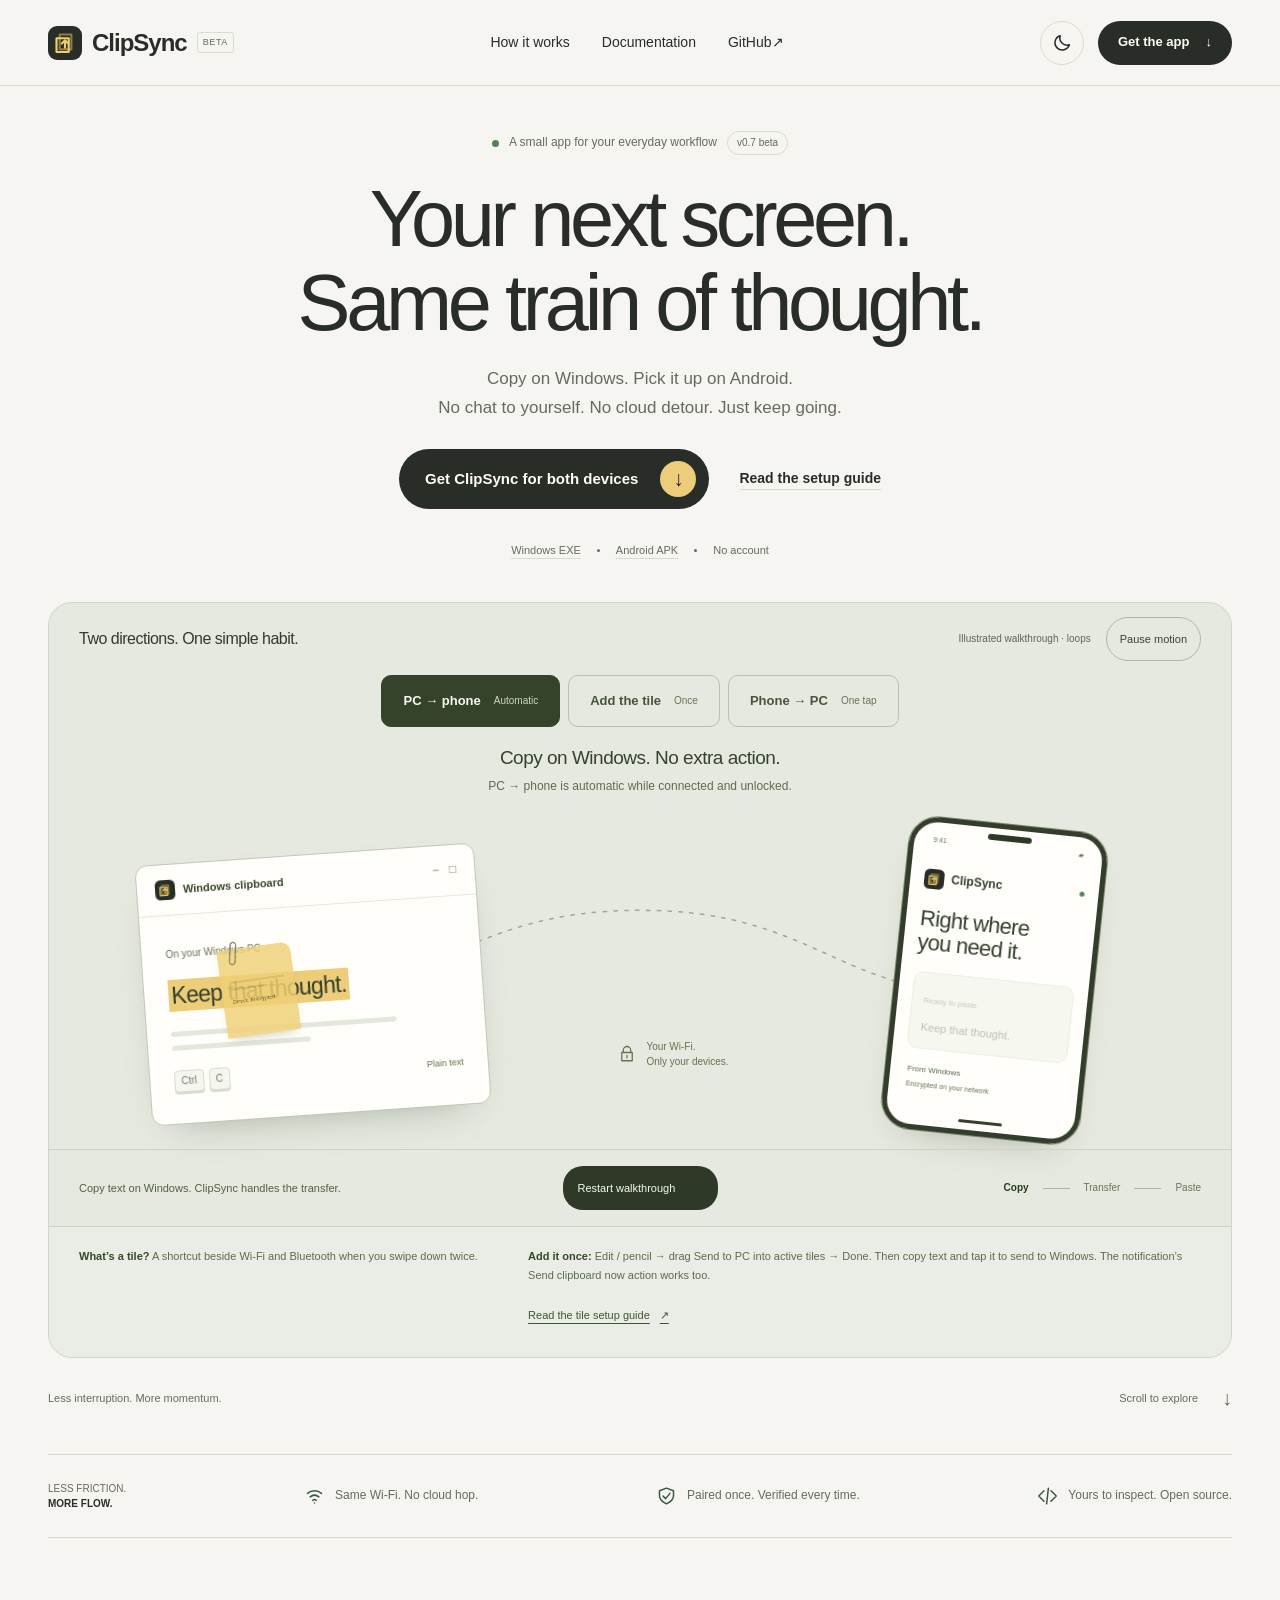
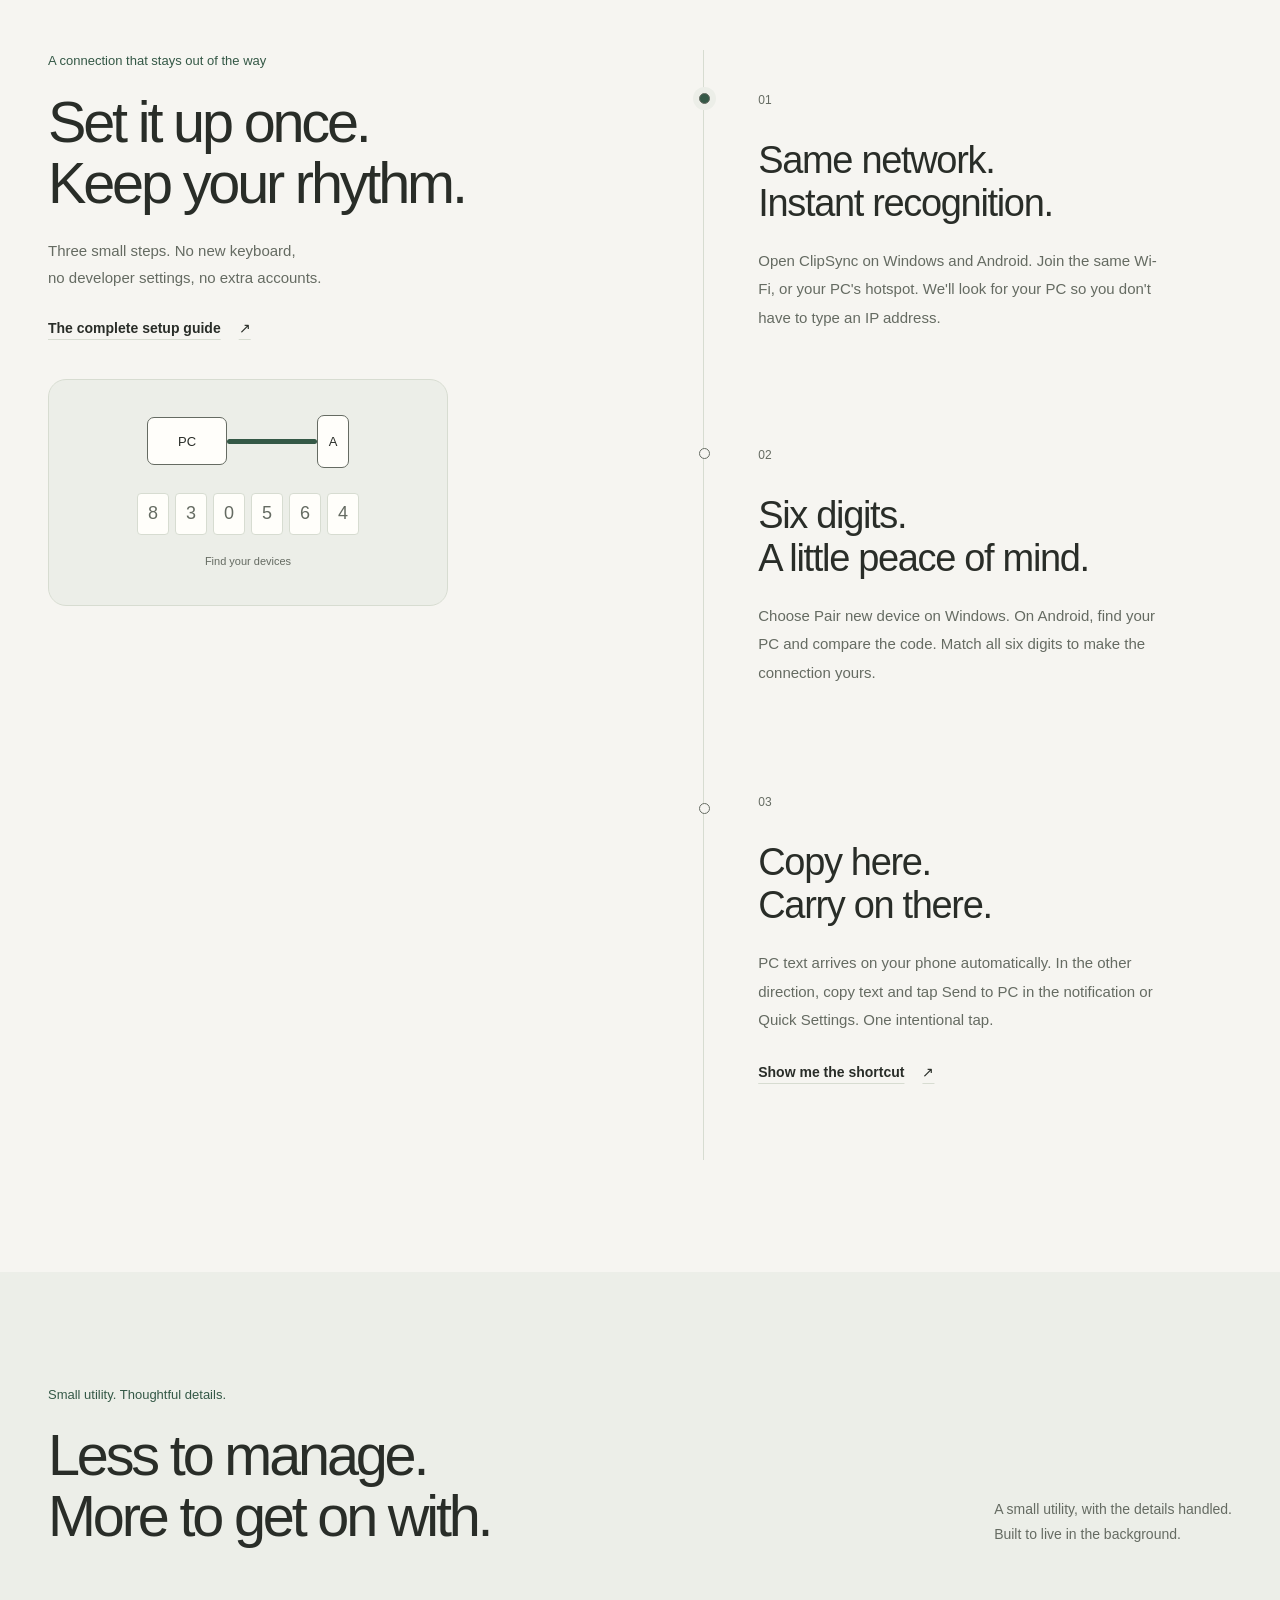
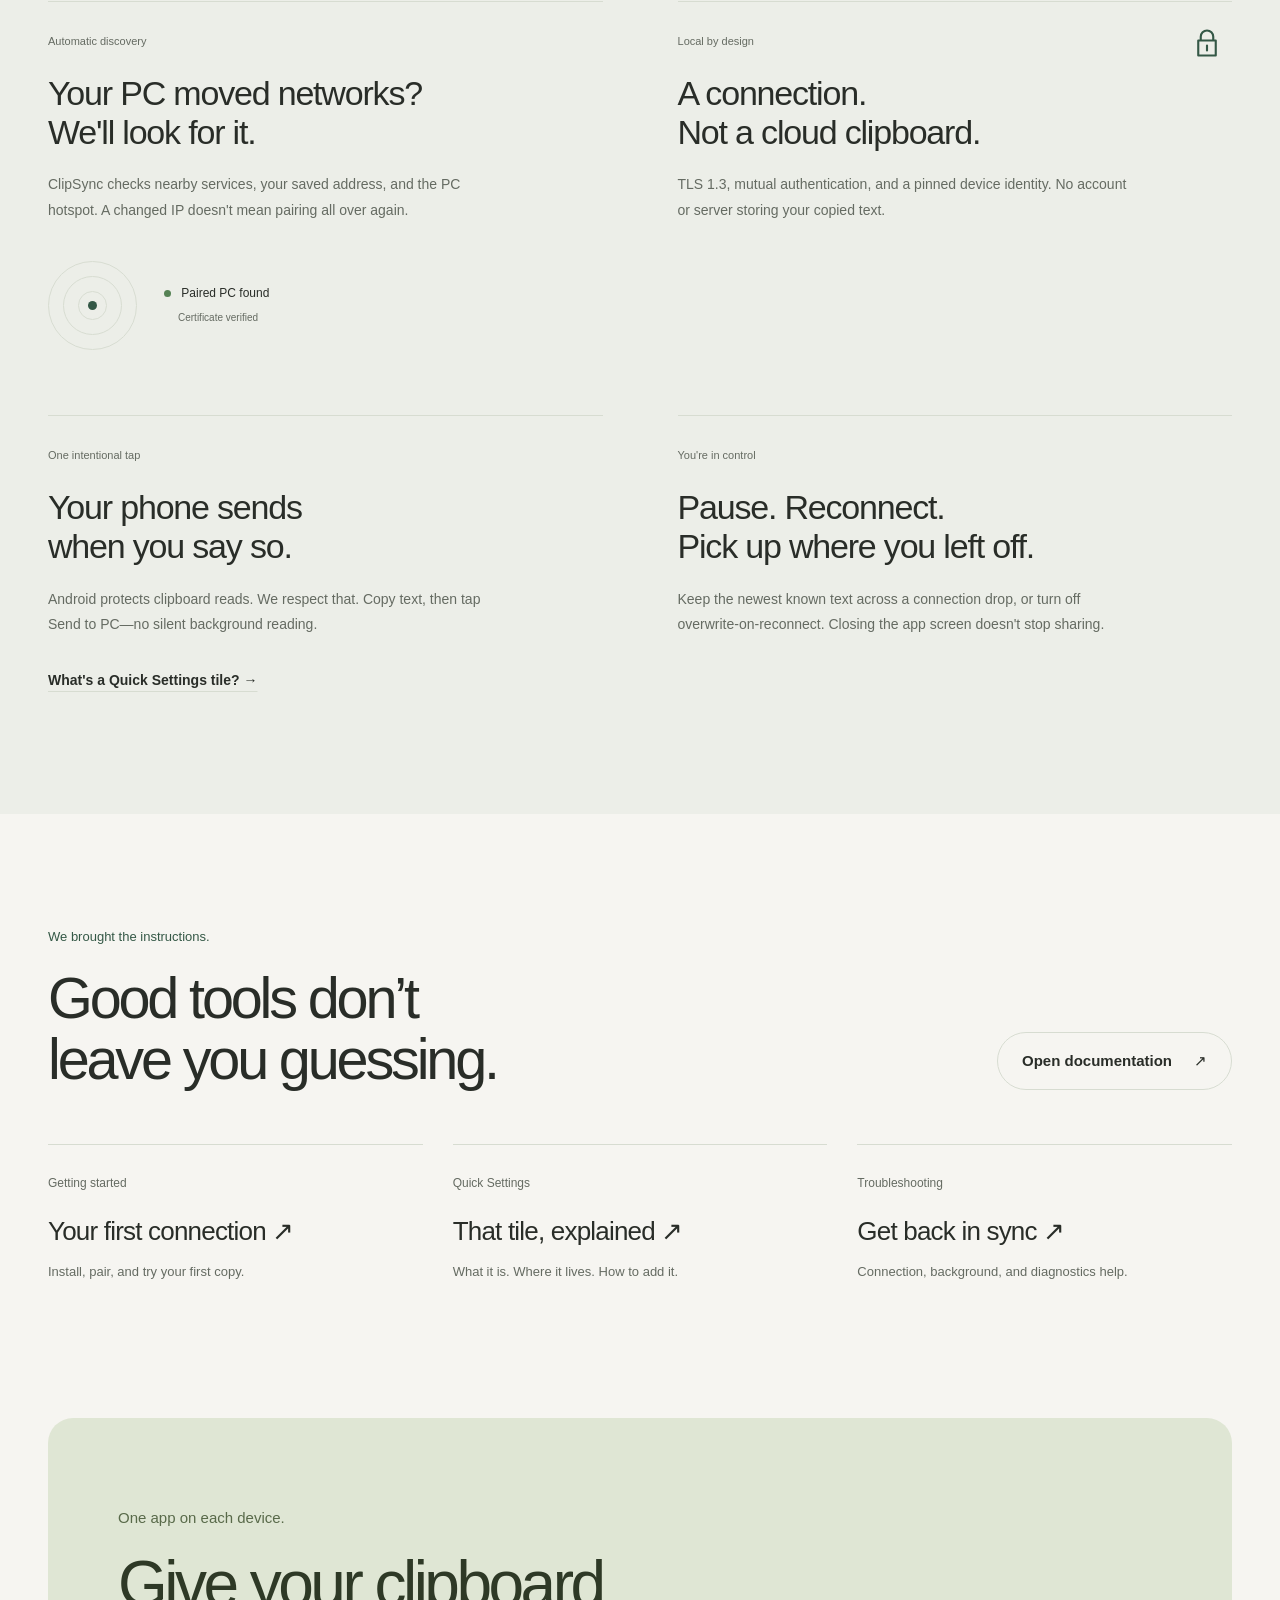
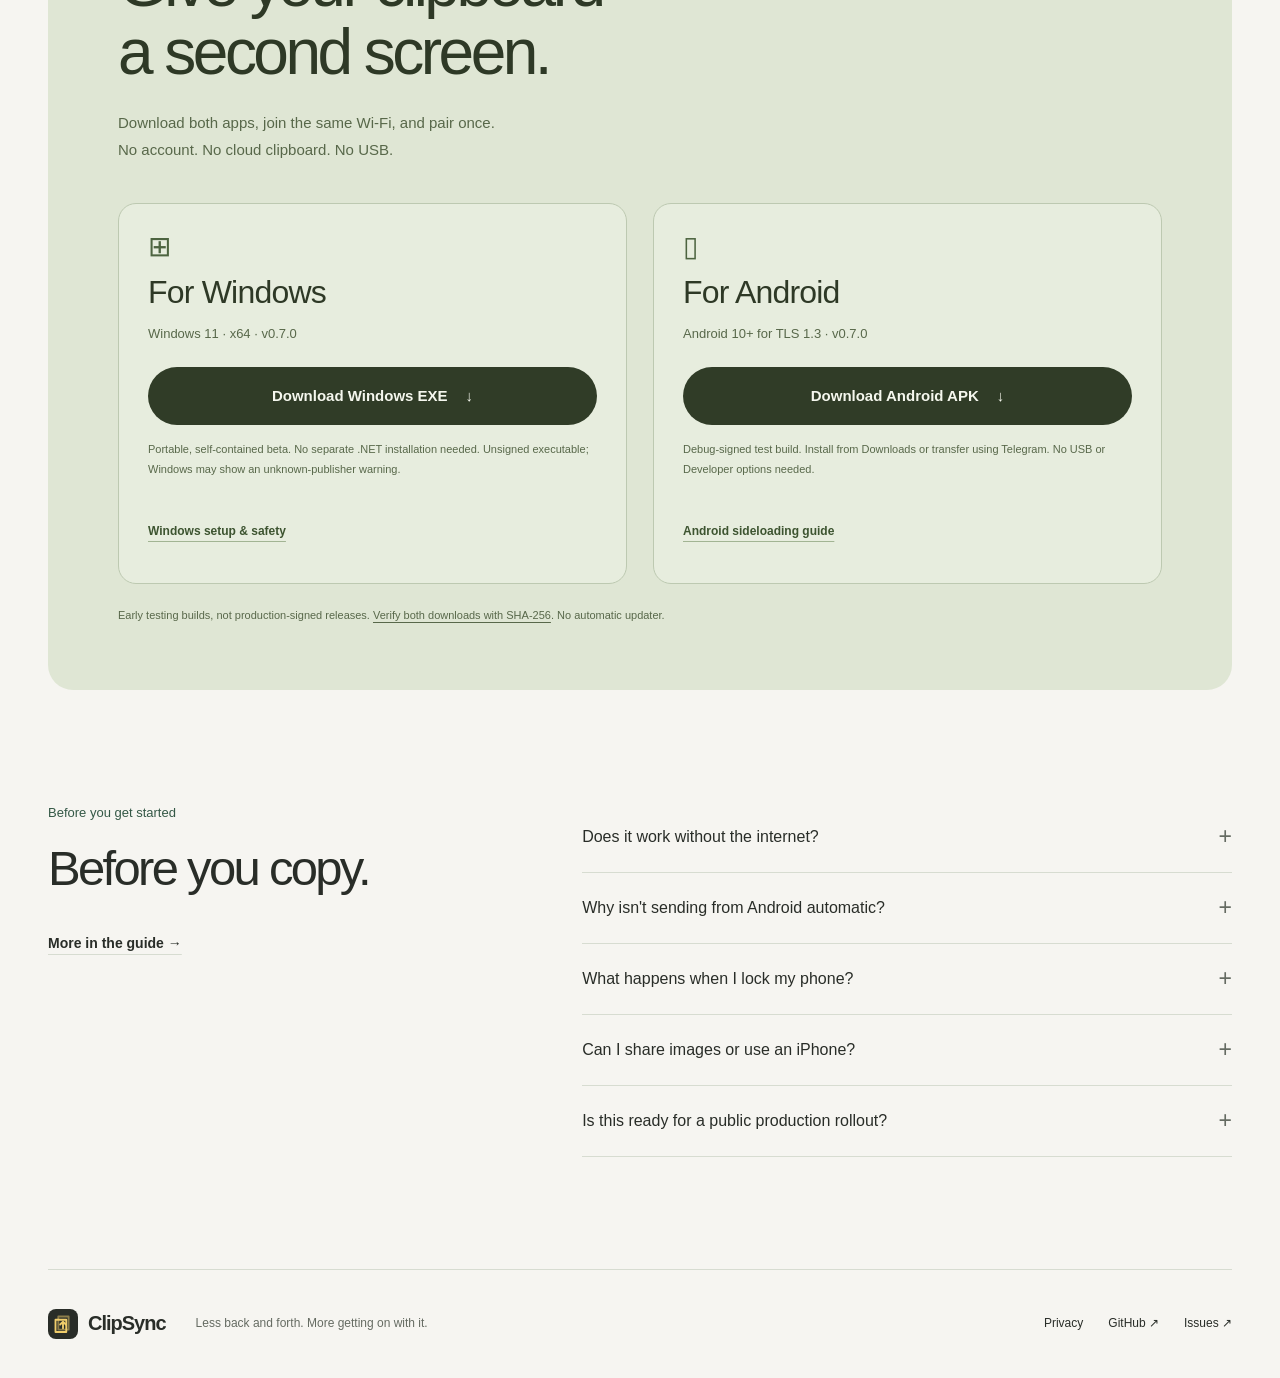
==== site/index.html @ 4271d930 "Complete Phase 7 discovery and product site" ====
<!doctype html>
<html lang="en">
<head>
<meta charset="utf-8"><meta name="viewport" content="width=device-width, initial-scale=1">
<meta name="description" content="ClipSync connects your Windows and Android clipboards over your local network. Download the Android app, pair securely, and keep your work moving.">
<meta name="color-scheme" content="light dark"><title>ClipSync — Your next screen. Same train of thought.</title>
<link rel="icon" href="mark.svg" type="image/svg+xml"><link rel="stylesheet" href="style.css"><script src="app.js" defer></script>
</head>
<body>
<a class="skip" href="#main">Skip to content</a>
<header class="site-header"><div class="container nav">
<a class="brand" href="index.html" aria-label="ClipSync home"><img src="mark.svg" width="34" height="34" alt="">ClipSync<span class="beta">BETA</span></a>
<nav aria-label="Main navigation"><a href="#how-it-works">How it works</a><a href="docs.html">Documentation</a><a href="https://github.com/Tanishktewetia/ClipSync" target="_blank" rel="noopener noreferrer">GitHub <span aria-hidden="true">↗</span></a></nav>
<div class="nav-actions"><button class="theme-toggle" aria-label="Switch to dark theme" title="Change theme"><svg viewBox="0 0 24 24" aria-hidden="true"><path d="M20 14A8 8 0 0 1 10 4a8 8 0 1 0 10 10Z"/></svg></button><a class="button small" href="#download">Get the app <span aria-hidden="true">↓</span></a></div>
</div></header>
<main id="main">
<section class="hero container">
<div class="hero-copy"><a class="release" href="#download"><span class="dot"></span> A small app for your everyday workflow <span class="release-version">v0.7 beta</span></a>
<h1>Your next screen.<br>Same train of thought.</h1>
<p class="hero-description">Copy on Windows. Pick it up on Android.<br>No chat to yourself. No cloud detour. Just keep going.</p>
<div class="hero-actions"><a class="button" href="#download">Get ClipSync for both devices <span class="button-icon" aria-hidden="true">↓</span></a><a class="text-link" href="docs.html#setup">Read the setup guide</a></div>
<p class="hero-facts"><a href="#download">Windows EXE</a><span></span><a href="#download">Android APK</a><span></span>No account</p>
</div>
<div class="flow-demo" data-chapter="pc" aria-label="Looping ClipSync walkthrough: automatic PC to phone, one-time tile setup, then tap to send phone to PC">
<div class="flow-top"><span class="flow-label">Two directions. One simple habit.</span><div class="motion-tools"><span class="demo-badge">Illustrated walkthrough · loops</span><button type="button" class="motion-toggle" aria-pressed="false" hidden>Pause motion</button></div></div>
<div class="walkthrough-chapters" role="group" aria-label="Choose a walkthrough chapter" hidden><button type="button" data-chapter-select="pc" aria-pressed="true">PC → phone <small>Automatic</small></button><button type="button" data-chapter-select="tile" aria-pressed="false">Add the tile <small>Once</small></button><button type="button" data-chapter-select="phone" aria-pressed="false">Phone → PC <small>One tap</small></button></div>
<div class="scene-instruction"><strong class="instruction-title">Copy on Windows. It arrives on Android.</strong><span class="instruction-detail">No Receive button. Just paste on your unlocked phone.</span></div>
<div class="flow-canvas">
<svg class="flow-track" viewBox="0 0 1000 320" preserveAspectRatio="none" aria-hidden="true"><path class="track-base" d="M160 170 C310 170 335 85 500 85 S680 170 840 170"/><path class="track-signal" d="M160 170 C310 170 335 85 500 85 S680 170 840 170" pathLength="1"/></svg>
<div class="flow-device source-device"><div class="source-chrome"><span class="mini-brand"><img src="mark.svg" width="20" height="20" alt="">Windows clipboard</span><span aria-hidden="true">− &nbsp; □</span></div><div class="source-note"><span class="note-caption">On your Windows PC</span><p><span class="selected-text">Keep that thought.</span></p><span class="note-line"></span><span class="note-line short"></span><div class="copy-row"><span class="keycap">Ctrl</span><span class="keycap pc-key">C</span><span class="sample-type">Plain text</span></div><div class="pc-arrival"><span aria-hidden="true">✓</span> From your phone. Ready to paste.</div></div></div>
<div class="in-transit" aria-hidden="true"><span class="paper-clip"></span><span class="paper-lines"></span><span class="paper-lines"></span><b>Direct. Encrypted.</b></div>
<div class="route-note"><svg viewBox="0 0 24 24" aria-hidden="true"><path d="M7 10V7a5 5 0 0 1 10 0v3M5 10h14v11H5zM12 14v3"/></svg><span>Your Wi-Fi.<br> Only your devices.</span></div>
<div class="flow-device destination-device"><div class="phone-speaker"></div><div class="destination-header"><span>9:41</span><span aria-hidden="true">▰</span></div><div class="destination-title"><img src="mark.svg" width="20" height="20" alt="">ClipSync<span class="dot"></span></div><p class="destination-greeting">Right where<br>you need it.</p><div class="received-note"><span class="received-label">Ready to paste</span><p class="phone-sample">Keep that thought.</p><span class="arrival-tick" aria-hidden="true">✓</span></div><div class="phone-copy-menu" aria-hidden="true">Copy <span>✓</span></div><div class="phone-swipe" aria-hidden="true"><span>↓</span><small>Swipe down twice</small></div><div class="phone-footnote">From Windows<br><span>Encrypted on your network</span></div><div class="phone-homebar"></div></div>
<div class="tile-zoom" aria-hidden="true"><div class="qs-pull"></div><div class="qs-header"><span>Quick Settings</span><span class="qs-edit">Edit <svg viewBox="0 0 24 24"><path d="m4 15 11-11 5 5-11 11H4v-5ZM13 6l5 5"/></svg></span></div><p class="qs-hint">Your shortcuts beside Wi-Fi and Bluetooth</p><div class="qs-grid"><div class="qs-item"><span aria-hidden="true">◉</span>Wi-Fi</div><div class="qs-item"><span aria-hidden="true">ᛒ</span>Bluetooth</div><div class="qs-item"><span aria-hidden="true">☼</span>Flashlight</div><div class="qs-item qs-slot"><span class="qs-empty">Drop here</span><span class="active-send"><svg viewBox="0 0 24 24"><path d="M3 4h18v12H3zM8 21h8m-4-5v5m-4-10 4-4 4 4m-4-4v7"/></svg><b>Send to PC</b></span><span class="tap-ripple"></span></div></div><div class="qs-footer"><span class="qs-available-label">Available tiles</span><span class="qs-done">Done ✓</span></div><div class="available-send"><svg viewBox="0 0 24 24"><path d="M3 4h18v12H3zM8 21h8m-4-5v5m-4-10 4-4 4 4m-4-4v7"/></svg>Send to PC</div><span class="tile-pointer"></span></div>
</div>
<div class="flow-bottom"><span class="demo-message">PC → phone: automatic. Phone → PC: copy, then tap Send to PC.</span><button class="demo-play" type="button" hidden>Restart walkthrough <span aria-hidden="true">↗</span></button><div class="demo-timeline" aria-hidden="true"><span class="timeline-active">Copy</span><i></i><span>Transfer</span><i></i><span>Paste</span></div></div>
<div class="tile-explainer"><p><strong>What’s a tile?</strong> A shortcut beside Wi-Fi and Bluetooth when you swipe down twice.</p><p><strong>Add it once:</strong> Edit / pencil → drag Send to PC into active tiles → Done. Then copy text and tap it to send to Windows. The notification’s Send clipboard now action works too.</p><a href="docs.html#tile">Read the tile setup guide <span aria-hidden="true">↗</span></a></div>
</div>
<div class="hero-scroll"><span>Less interruption. More momentum.</span><a href="#how-it-works" aria-label="Scroll to how ClipSync works">Scroll to explore <span aria-hidden="true">↓</span></a></div>
</section>
<section class="principles container" aria-label="Product principles"><span>LESS FRICTION.<br><strong>MORE FLOW.</strong></span><div><svg viewBox="0 0 24 24" aria-hidden="true"><path d="M4 9a12 12 0 0 1 16 0M7 13a8 8 0 0 1 10 0m-7 4a3 3 0 0 1 4 0m-2 3h0"/></svg> Same Wi-Fi. No cloud hop.</div><div><svg viewBox="0 0 24 24" aria-hidden="true"><path d="M12 3 4 6v6c0 5 8 9 8 9s8-4 8-9V6ZM8 12l3 3 5-6"/></svg> Paired once. Verified every time.</div><div><svg viewBox="0 0 24 24" aria-hidden="true"><path d="m8 6-6 6 6 6m8-12 6 6-6 6m-3-15-2 18"/></svg> Yours to inspect. Open source.</div></section>
<section class="section container scroll-story" id="how-it-works">
<div class="story-heading"><p class="section-kicker">A connection that stays out of the way</p><h2>Set it up once.<br>Keep your rhythm.</h2><p>Three small steps. No new keyboard,<br>no developer settings, no extra accounts.</p><a class="text-link" href="docs.html#setup">The complete setup guide <span aria-hidden="true">↗</span></a>
<div class="story-object" aria-hidden="true"><div class="story-orbit"><div class="story-host">PC</div><div class="story-wire"><span></span></div><div class="story-phone">A</div></div><div class="story-code"><span>8</span><span>3</span><span>0</span><span>5</span><span>6</span><span>4</span></div><div class="story-caption">Find your devices</div></div></div>
<div class="story-steps"><article data-step="0"><span class="step-number">01</span><h3>Same network.<br>Instant recognition.</h3><p>Open ClipSync on Windows and Android. Join the same Wi-Fi, or your PC's hotspot. We'll look for your PC so you don't have to type an IP address.</p></article><article data-step="1"><span class="step-number">02</span><h3>Six digits.<br>A little peace of mind.</h3><p>Choose Pair new device on Windows. On Android, find your PC and compare the code. Match all six digits to make the connection yours.</p></article><article data-step="2"><span class="step-number">03</span><h3>Copy here.<br>Carry on there.</h3><p>PC text arrives on your phone automatically. In the other direction, copy text and tap Send to PC in the notification or Quick Settings. One intentional tap.</p><a class="text-link" href="docs.html#tile">Show me the shortcut <span aria-hidden="true">↗</span></a></article></div>
</section>
<section class="section features-section"><div class="container"><div class="section-heading"><div><p class="section-kicker">Small utility. Thoughtful details.</p><h2>Less to manage.<br>More to get on with.</h2></div><p>A small utility, with the details handled.<br>Built to live in the background.</p></div>
<div class="feature-grid"><article class="feature feature-wide"><span class="feature-tag">AUTOMATIC DISCOVERY</span><h3>Your PC moved networks?<br>We'll look for it.</h3><p>ClipSync checks nearby services, your saved address, and the PC hotspot. A changed IP doesn't mean pairing all over again.</p><div class="discovery-visual"><span class="radar"><i></i><b></b><em></em></span><span class="found-pc"><span class="dot"></span> Paired PC found <small>Certificate verified</small></span></div></article><article class="feature"><span class="feature-tag">LOCAL BY DESIGN</span><div class="lock-art" aria-hidden="true"><svg viewBox="0 0 24 24"><path d="M7 10V7a5 5 0 0 1 10 0v3M5 10h14v12H5zM12 14v4"/></svg></div><h3>A connection.<br>Not a cloud clipboard.</h3><p>TLS 1.3, mutual authentication, and a pinned device identity. No account or server storing your copied text.</p></article><article class="feature"><span class="feature-tag">ONE INTENTIONAL TAP</span><h3>Your phone sends<br>when you say so.</h3><p>Android protects clipboard reads. We respect that. Copy text, then tap Send to PC—no silent background reading.</p><a class="text-link" href="docs.html#tile">What's a Quick Settings tile? →</a></article><article class="feature feature-wide feature-control"><div><span class="feature-tag">YOU'RE IN CONTROL</span><h3>Pause. Reconnect.<br>Pick up where you left off.</h3><p>Keep the newest known text across a connection drop, or turn off overwrite-on-reconnect. Closing the app screen doesn't stop sharing.</p></div><div class="control-preview"><div><span class="dot"></span> Connected <small>Local network</small></div><hr><p>Pause syncing <span class="switch-demo"></span></p><span class="control-note">A little breathing room,<br>whenever you need it.</span></div></article></div></div></section>
<section class="section container" id="docs"><div class="section-heading"><div><p class="section-kicker">We brought the instructions.</p><h2>Good tools don’t<br>leave you guessing.</h2></div><a class="button secondary" href="docs.html">Open documentation <span aria-hidden="true">↗</span></a></div><div class="doc-cards"><a href="docs.html#setup"><span>Getting started</span><h3>Your first connection ↗</h3><p>Install, pair, and try your first copy.</p></a><a href="docs.html#tile"><span>Quick Settings</span><h3>That tile, explained ↗</h3><p>What it is. Where it lives. How to add it.</p></a><a href="docs.html#troubleshooting"><span>Troubleshooting</span><h3>Get back in sync ↗</h3><p>Connection, background, and diagnostics help.</p></a></div></section>
<section class="download-section container" id="download"><div class="downloads-heading"><p class="section-kicker">One app on each device.</p><h2>Give your clipboard<br>a second screen.</h2><p>Download both apps, join the same Wi-Fi, and pair once.<br>No account. No cloud clipboard. No USB.</p></div><div class="platform-downloads"><article class="platform-download"><span class="platform-symbol" aria-hidden="true">⊞</span><h3>For Windows</h3><p>Windows 11 · x64 · v0.7.0</p><a class="button windows-download" href="downloads/ClipSync-0.7.0-win-x64.exe" download>Download Windows EXE <span aria-hidden="true">↓</span></a><p class="platform-fine">Portable, self-contained beta. No separate .NET installation needed. Unsigned executable; Windows may show an unknown-publisher warning.</p><a class="text-link" href="docs.html#windows">Windows setup &amp; safety</a></article><article class="platform-download"><span class="platform-symbol" aria-hidden="true">▯</span><h3>For Android</h3><p>Android 10+ for TLS 1.3 · v0.7.0</p><a class="button apk-download" href="downloads/ClipSync-debug-0.7.0.apk" download>Download Android APK <span aria-hidden="true">↓</span></a><p class="platform-fine">Debug-signed test build. Install from Downloads or transfer using Telegram. No USB or Developer options needed.</p><a class="text-link" href="docs.html#install">Android sideloading guide</a></article></div><p class="download-status" role="status"></p><p class="download-fine">Early testing builds, not production-signed releases. <a href="downloads/SHA256SUMS.txt" download>Verify both downloads with SHA-256</a>. No automatic updater.</p></section>
<section class="section container faq" id="faq"><div><p class="section-kicker">Before you get started</p><h2>Before you copy.</h2><a class="text-link" href="docs.html">More in the guide →</a></div><div class="faq-list"><details><summary>Does it work without the internet?</summary><p>Clipboard traffic goes directly over your local network. Your devices need to be on the same reachable Wi-Fi or PC hotspot; internet is only needed to download the apps or open online help.</p></details><details><summary>Why isn't sending from Android automatic?</summary><p>Android restricts background clipboard reads. Tap Send clipboard now in the notification, or Send to PC in Quick Settings, to deliberately share your copied text. No extra keyboard or helper app is needed.</p></details><details><summary>What happens when I lock my phone?</summary><p>ClipSync holds only the latest incoming PC text in memory, then applies it when you unlock. It does not keep a clipboard history on disk. Android may still show its system clipboard indicator.</p></details><details><summary>Can I share images or use an iPhone?</summary><p>Not in this beta. ClipSync currently supports plain text between Windows and Android. Images, iOS, and remote internet syncing are not included.</p></details><details><summary>Is this ready for a public production rollout?</summary><p>This is an early, debug-signed beta for testing. Review the source, verify the download checksum, and follow the setup guide. There is no automatic updater or Play Store release.</p></details></div></section>
</main>
<footer class="container footer"><a class="brand" href="index.html"><img src="mark.svg" width="30" height="30" alt="">ClipSync</a><span>Less back and forth. More getting on with it.</span><div><a href="docs.html#privacy">Privacy</a><a href="https://github.com/Tanishktewetia/ClipSync" target="_blank" rel="noopener noreferrer">GitHub ↗</a><a href="https://github.com/Tanishktewetia/ClipSync/issues" target="_blank" rel="noopener noreferrer">Issues ↗</a></div></footer>
</body></html>
---- site/style.css ----
/* ClipSync web: graphite, oyster, soft gold. Device transfer is the visual signature. */
:root{--bg:#f6f5f1;--surface:#fffefa;--soft:#eceee8;--ink:#292d28;--muted:#656b62;--line:#d7dcd1;--brand:#345846;--brand-hover:#254033;--teal:#345846;--gold:#edcd79;--header:rgba(246,245,241,.96);--stage:#e6e9df;--stage-ink:#303b2e;--cta:#292d28;--cta-text:#fffdf6;--ease:cubic-bezier(.22,1,.36,1);font-family:"Segoe UI Variable Text","Segoe UI",Arial,sans-serif;color-scheme:light;font-synthesis:none}
:root[data-theme=dark]{--bg:#1a1d19;--surface:#242923;--soft:#22271f;--ink:#f2f1e8;--muted:#afb7a7;--line:#424a3c;--brand:#e6ca83;--brand-hover:#f1dca8;--teal:#b7caa3;--header:rgba(26,29,25,.96);--stage:#dfe5d6;--stage-ink:#303b2e;--cta:#e9cf8d;--cta-text:#282d24;color-scheme:dark}
*{box-sizing:border-box}html{scroll-behavior:smooth;scroll-padding-top:100px}body{margin:0;background:var(--bg);color:var(--ink);line-height:1.65;-webkit-font-smoothing:antialiased}a{color:inherit;text-decoration:none}button{font:inherit}a,button,summary{touch-action:manipulation;-webkit-tap-highlight-color:transparent}a:focus-visible,button:focus-visible,summary:focus-visible{outline:3px solid var(--brand);outline-offset:5px}img{display:block;max-width:100%}svg{width:22px;height:22px;fill:none;stroke:currentColor;stroke-width:1.7;stroke-linecap:round;stroke-linejoin:round;flex-shrink:0}h1,h2,h3,p{margin:0}h1,h2,h3{font-weight:450;line-height:1.06;letter-spacing:-.055em}h1{font-size:clamp(54px,6.8vw,104px)}h2{font-size:clamp(38px,4.5vw,64px)}h3{font-size:30px;letter-spacing:-.035em}p{color:var(--muted)}.container{width:min(1256px,calc(100% - 96px));margin-inline:auto}.skip{position:fixed;left:20px;top:-90px;background:var(--ink);color:var(--bg);padding:12px 20px;z-index:100}.skip:focus{top:10px}.site-header{height:86px;border-bottom:1px solid var(--line);background:var(--header);position:sticky;top:0;z-index:20;backdrop-filter:blur(16px)}.nav{height:100%;display:flex;align-items:center;justify-content:space-between;gap:24px}.brand{display:flex;align-items:center;gap:10px;font-size:24px;letter-spacing:-1px;font-weight:650;white-space:nowrap}.beta{font-size:9px;letter-spacing:.6px;font-weight:500;border:1px solid var(--line);border-radius:3px;padding:2px 5px;color:var(--muted)}.nav nav{display:flex;gap:32px;font-size:14px}.nav nav a{display:flex;align-items:center;min-height:44px}.nav nav a:hover,.text-link:hover{color:var(--brand)}.nav-actions{display:flex;align-items:center;gap:14px}.theme-toggle{border:1px solid var(--line);background:transparent;color:var(--ink);width:44px;height:44px;display:grid;place-items:center;border-radius:50%;cursor:pointer}.button{display:inline-flex;align-items:center;justify-content:center;gap:22px;background:var(--cta);color:var(--cta-text);border:1px solid transparent;border-radius:100px;padding:11px 12px 11px 25px;min-height:58px;font-size:15px;font-weight:600;line-height:1.3;transition:box-shadow .2s,background .2s;position:relative}.button:hover{box-shadow:0 0 0 5px color-mix(in srgb,var(--ink) 8%,transparent)}.button-icon{width:36px;height:36px;display:grid;place-items:center;border-radius:50%;background:var(--gold);color:#292d28;font-size:21px;font-weight:400;transition:transform .3s var(--ease)}.button:hover .button-icon{transform:rotate(-35deg)}.button.small{min-height:44px;padding:11px 19px;font-size:13px;gap:16px}.button.secondary{background:transparent;border-color:var(--line);color:var(--ink);padding:15px 24px}.button.light{background:var(--gold);color:#292d28;padding:18px 25px}.text-link{font-size:14px;display:inline-flex;align-items:center;gap:18px;min-height:44px;font-weight:550;text-decoration:underline;text-decoration-color:var(--line);text-underline-offset:6px;text-decoration-thickness:1px}.text-link:hover{text-decoration-color:currentColor}.hero{display:block;padding-top:54px;padding-bottom:34px}.hero-copy{text-align:center;max-width:1120px;margin:auto}.release{display:inline-flex;align-items:center;gap:10px;color:var(--muted);font-size:12px;min-height:44px;margin-bottom:22px}.release-version{border:1px solid var(--line);border-radius:20px;padding:3px 9px;font-size:10px}.dot{display:inline-block;width:7px;height:7px;background:#558254;border-radius:50%;flex-shrink:0}[data-theme=dark] .release .dot{background:#b4c89c}.hero-description{font-size:17px;line-height:1.7;margin:24px auto 0;max-width:620px}.hero-actions{display:flex;align-items:center;justify-content:center;gap:30px;margin-top:26px}.hero-facts{display:flex;align-items:center;justify-content:center;gap:16px;font-size:11px;margin-top:19px}.hero-facts span{width:3px;height:3px;border-radius:50%;background:var(--muted)}.hero-scroll{display:flex;justify-content:space-between;font-size:11px;color:var(--muted);align-items:center;padding-top:18px}.hero-scroll a{display:flex;align-items:center;gap:24px;min-height:44px}.hero-scroll a span{font-size:20px}.flow-demo{background:var(--stage);color:var(--stage-ink);border-radius:24px;margin-top:45px;position:relative;overflow:hidden;border:1px solid #ced6c6;isolation:isolate}.flow-top,.flow-bottom{display:flex;align-items:center;justify-content:space-between;gap:20px;position:relative;z-index:5;padding:20px 30px}.flow-label{font-size:16px;letter-spacing:-.5px}.motion-tools{display:flex;align-items:center;gap:15px}.demo-badge{font-size:10px;color:#5b6855}.motion-toggle{border:1px solid #aebaa2;border-radius:30px;color:#35442e;padding:8px 13px;background:transparent;cursor:pointer;min-height:44px;font-size:11px}.motion-toggle:hover{background:#ffffff70}.flow-canvas{height:340px;position:relative;max-width:1080px;margin:auto}.flow-track{position:absolute;inset:0;width:100%;height:100%;stroke-width:1.5;overflow:visible}.track-base{stroke:#9bab8c;stroke-dasharray:3 7}.track-signal{stroke:#607444;stroke-width:2;stroke-dasharray:1;stroke-dashoffset:0}.flow-device{position:absolute;z-index:2;box-shadow:0 18px 40px -25px #25331c65}.source-device{width:340px;left:4%;top:30px;background:#fffefa;border:1px solid #bfc8b6;border-radius:12px;transform:rotate(-4deg)}.source-chrome{display:flex;align-items:center;justify-content:space-between;padding:15px 18px;border-bottom:1px solid #e5e8df;font-size:12px;color:#79826f}.mini-brand{display:flex;align-items:center;gap:8px;font-size:11px;font-weight:600;color:#38452e}.source-note{padding:24px}.note-caption{font-size:10px;color:#637055}.source-note p{font-size:23px;letter-spacing:-.7px;color:#333e2a;margin:13px 0 18px;line-height:1.5}.selected-text{background:#e7ebc6;box-decoration-break:clone;padding:3px}.note-line{display:block;background:#e3e7dc;width:78%;height:5px;border-radius:3px;margin:9px 0}.note-line.short{width:48%}.copy-row{display:flex;align-items:center;gap:5px;margin-top:25px}.keycap{border:1px solid #d8ddcd;background:#f5f6f0;border-radius:4px;color:#727f61;font-size:10px;padding:2px 6px;box-shadow:0 2px 0 #d8ddcd}.demo-play{border:0;background:#2e3a27;color:#f6f8ef;border-radius:20px;min-height:44px;padding:10px 15px;font-size:11px;margin-left:auto;cursor:pointer;display:flex;align-items:center;gap:20px}.demo-play:hover{background:#435039}.destination-device{width:199px;height:313px;right:8%;top:0;background:#fffefa;border:5px solid #333d2c;outline:1px solid #78856c;border-radius:29px;transform:rotate(6deg);padding:12px 14px}.phone-speaker{position:absolute;top:6px;left:calc(50% - 22px);width:44px;height:6px;border-radius:6px;background:#2d3825}.destination-header{display:flex;justify-content:space-between;font-size:7px;color:#69755c;padding:0 5px;margin-bottom:23px}.destination-title{display:flex;align-items:center;gap:7px;font-size:12px;font-weight:650;color:#35402e}.destination-title .dot{margin-left:auto;width:5px;height:5px}.destination-greeting{font-size:22px;line-height:1.1;letter-spacing:-.7px;color:#35402e;margin-top:18px}.received-note{border:1px solid #c6d2b8;background:#e6eddd;padding:12px 11px;margin-top:17px;border-radius:10px;position:relative}.received-label{font-size:8px;color:#596c4b}.received-note p{font-size:11px;color:#384e2b;margin-top:7px}.arrival-tick{position:absolute;right:10px;top:10px;font-size:12px;color:#52733f}.phone-footnote{font-size:8px;line-height:1.8;color:#57684a;margin:14px 3px}.phone-footnote span{font-size:7px;color:#667456}.phone-homebar{position:absolute;bottom:7px;left:calc(50% - 22px);width:44px;height:3px;background:#35402e;border-radius:3px}.in-transit{position:absolute;z-index:4;left:48%;top:50px;width:106px;height:127px;background:#efcf74;box-shadow:0 9px 15px -8px #65552960;border-radius:3px 14px 3px 3px;transform:rotate(9deg);padding:39px 14px 12px;color:#514321;pointer-events:none}.paper-clip{position:absolute;top:-11px;left:18px;height:34px;width:10px;border:2px solid #777549;border-radius:5px;transform:rotate(10deg)}.paper-lines{display:block;height:3px;width:100%;background:#b5995266;margin:7px 0}.paper-lines:nth-of-type(3){width:67%}.in-transit b{font-size:8px;font-weight:500;display:block;margin-top:10px;white-space:nowrap}.route-note{position:absolute;top:215px;left:48%;display:flex;align-items:center;gap:10px;color:#647252;font-size:10px;line-height:1.5}.route-note svg{height:18px;width:18px}.flow-bottom{border-top:1px solid #cbd4c1;font-size:11px;padding-block:16px}.demo-message{color:#506044;min-height:18px}.demo-timeline{display:flex;align-items:center;gap:14px;font-size:10px;color:#66765a}.demo-timeline i{width:27px;height:1px;background:#a9b79a}.demo-timeline .timeline-active{color:#263c19;font-weight:650}.principles{display:flex;justify-content:space-between;gap:24px;align-items:center;padding-block:26px;border-block:1px solid var(--line)}.principles>span{font-size:10px;color:var(--muted);line-height:1.5}.principles strong{font-weight:600;color:var(--ink)}.principles div{display:flex;align-items:center;gap:10px;font-size:12px;color:var(--muted)}.principles svg{color:var(--teal);width:21px}.section{padding-block:112px}.section-kicker{font-size:13px;margin-bottom:20px;color:var(--teal)}.section-heading{display:flex;justify-content:space-between;align-items:flex-end;gap:40px;margin-bottom:54px}.section-heading>p{font-size:14px;line-height:1.8}.scroll-story{display:grid;grid-template-columns:1.05fr 1fr;gap:100px;position:relative}.story-heading{position:sticky;top:128px;align-self:start}.story-heading>p:not(.section-kicker){font-size:15px;margin-top:23px;line-height:1.8}.story-heading>.text-link{margin-top:16px}.story-object{background:var(--soft);border-radius:18px;padding:35px 30px;margin-top:28px;max-width:400px;border:1px solid var(--line)}.story-orbit{display:flex;justify-content:center;align-items:center;margin-bottom:25px}.story-host,.story-phone{display:grid;place-items:center;border:1.5px solid var(--muted);font-size:13px;color:var(--ink);background:var(--surface);width:80px;height:48px;border-radius:7px}.story-phone{width:32px;height:53px}.story-wire{width:90px;height:1px;background:var(--line);position:relative}.story-wire span{position:absolute;inset:-2px 0;background:var(--teal);border-radius:4px;transform:scaleX(.15);transform-origin:left}.story-code{display:flex;gap:6px;justify-content:center}.story-code span{font-size:18px;font-variant-numeric:tabular-nums;background:var(--surface);border:1px solid var(--line);padding:5px 10px;border-radius:4px;color:var(--muted);transition:color .35s,background .35s}.story-caption{text-align:center;margin-top:17px;font-size:11px;color:var(--muted)}.scroll-story[data-active-step="1"] .story-code span{background:var(--gold);color:#3e4129;border-color:#c2b987}.scroll-story[data-active-step="2"] .story-phone{background:var(--gold);color:#3e4129;border-color:#c2b987}.story-steps{position:relative}.story-steps:before{content:"";position:absolute;left:0;top:0;bottom:0;background:var(--line);width:1px}.story-steps article{position:relative;min-height:355px;padding:33px 0 65px 55px;display:flex;flex-direction:column;justify-content:center}.story-steps article:before{content:"";position:absolute;width:9px;height:9px;left:-4px;top:43px;background:var(--bg);border:1px solid var(--muted);border-radius:50%;transition:background .3s,box-shadow .3s}.story-steps article.is-current:before{background:var(--teal);box-shadow:0 0 0 6px var(--soft)}.step-number{font-size:12px;color:var(--muted);margin-bottom:28px;font-variant-numeric:tabular-nums}.story-steps h3{font-size:38px;line-height:1.13;margin-bottom:22px}.story-steps p{font-size:15px;line-height:1.9;max-width:400px}.story-steps .text-link{margin-top:16px;align-self:start}.features-section{background:var(--soft)}.feature-grid{display:grid;grid-template-columns:1fr 1fr;column-gap:75px;row-gap:55px}.feature{padding:30px 0 0;border-top:1px solid var(--line);position:relative;min-width:0}.feature-tag{font-size:11px;color:var(--muted);display:block;margin-bottom:24px;text-transform:lowercase}.feature-tag:first-letter{text-transform:uppercase}.feature h3{font-size:34px;margin-bottom:20px;line-height:1.15}.feature p{font-size:14px;line-height:1.85;max-width:460px}.feature .text-link{margin-top:20px}.discovery-visual{height:110px;display:flex;align-items:center;gap:27px;margin-top:26px}.radar{position:relative;width:89px;height:89px;border:1px solid var(--line);border-radius:50%}.radar i,.radar b,.radar em{position:absolute;inset:14px;border:1px solid var(--line);border-radius:50%}.radar b{inset:29px}.radar em{inset:39px;background:var(--teal);border:0}.found-pc{font-size:12px}.found-pc .dot{margin-right:7px}.found-pc small{display:block;margin:6px 0 0 14px;font-size:10px;color:var(--muted)}.lock-art{position:absolute;right:10px;top:26px;color:var(--teal)}.lock-art svg{width:30px;height:30px}.control-preview{display:none}.doc-cards{display:grid;grid-template-columns:repeat(3,1fr);gap:30px}.doc-cards>a{border-top:1px solid var(--line);padding:24px 0;transition:border-color .2s}.doc-cards>a:hover{border-color:var(--brand)}.doc-cards span{font-size:12px;color:var(--muted)}.doc-cards h3{font-size:26px;margin:23px 0 15px;letter-spacing:-.8px}.doc-cards p{font-size:13px}.download-section{border-radius:25px;background:#dfe6d4;color:#2e3926;padding:64px 70px;display:flex;justify-content:space-between;align-items:center;gap:40px;position:relative;overflow:hidden}.download-section .section-kicker{color:#596a4a}.download-section h2{font-size:64px}.download-section p{color:#58684a;font-size:15px;margin-top:22px;line-height:1.8}.download-actions{display:flex;align-items:center;gap:27px;margin-top:29px;flex-wrap:wrap}.download-actions .button{background:#303c27;color:#f5f7ee}.download-actions .text-link{color:#35442c;text-decoration-color:#acb8a2}.download-fine{font-size:11px!important;max-width:600px}.download-fine a{text-decoration:underline;text-underline-offset:3px}.download-mark{width:190px;text-align:center;flex-shrink:0;margin-right:15px}.download-mark img{width:138px;height:138px;transform:rotate(-11deg);margin:auto}.download-mark span{display:block;font-size:11px;letter-spacing:1px;line-height:1.8;margin-top:32px;color:#657756}.download-status{font-size:12px;margin-top:10px;display:block;color:#354d27}.faq{display:grid;grid-template-columns:1fr 1.4fr;gap:70px}.faq h2{font-size:49px}.faq .text-link{margin-top:26px}.faq-list details{border-bottom:1px solid var(--line)}.faq-list summary{list-style:none;cursor:pointer;font-size:16px;font-weight:500;line-height:1.5;padding:23px 30px 23px 0;position:relative}.faq-list summary::-webkit-details-marker{display:none}.faq-list summary:after{content:"+";position:absolute;right:0;top:17px;font-size:23px;font-weight:300;color:var(--muted)}.faq-list details[open] summary:after{content:"−"}.faq-list p{font-size:14px;line-height:1.9;padding-bottom:24px}.footer{border-top:1px solid var(--line);padding-block:32px;display:flex;align-items:center;gap:30px}.footer .brand{font-size:20px}.footer>span{flex:1;font-size:12px;color:var(--muted)}.footer>div{display:flex;gap:25px;font-size:12px}.footer a:not(.brand){display:inline-flex;align-items:center;min-height:44px}.footer a:hover{color:var(--brand)}[hidden]{display:none!important}
/* Guide uses the same palette and controls, with long-form typography. */
.overline{font-size:12px;color:var(--teal);display:block;margin-bottom:20px;letter-spacing:.4px}.docs-layout{display:grid;grid-template-columns:220px 1fr;gap:72px;padding-block:60px 90px}.docs-sidebar{position:sticky;top:125px;align-self:start}.docs-sidebar strong{font-size:11px;letter-spacing:1px;color:var(--teal);display:block;margin-bottom:15px}.docs-sidebar a{display:block;padding:10px 12px;border-left:2px solid var(--line);font-size:13px;color:var(--muted)}.docs-sidebar a:hover{border-color:var(--brand);color:var(--brand);background:var(--soft)}.docs-content{max-width:790px;min-width:0}.docs-content h1{font-size:60px;margin-bottom:22px}.docs-content>.lead{font-size:18px;max-width:670px}.docs-content section{padding-top:54px;border-top:1px solid var(--line);margin-top:45px;scroll-margin-top:110px}.docs-content h2{font-size:33px;margin-bottom:24px}.docs-content h3{font-size:23px;margin:26px 0 13px}.docs-content p,.docs-content li{font-size:15px;line-height:1.9;color:var(--muted)}.docs-content li{padding-left:6px;margin-block:12px}.docs-content strong{color:var(--ink)}.docs-content a:not(.button){color:var(--brand);text-decoration:underline;text-underline-offset:3px}.callout{background:var(--soft);border-left:3px solid var(--teal);padding:17px 22px;border-radius:0 8px 8px 0;margin:24px 0;font-size:14px;color:var(--muted)}.docs-content code{font:13px Consolas,monospace;overflow-wrap:anywhere;background:var(--soft);padding:3px 5px;border-radius:4px}.docs-content pre{background:var(--soft);border:1px solid var(--line);border-radius:9px;padding:20px;overflow:auto}.docs-content pre code{padding:0;white-space:pre}.docs-content .button{margin-block:16px;padding:17px 24px}.checksum{font:12px/1.8 Consolas,monospace;color:var(--muted);overflow-wrap:anywhere}
@media(max-width:1100px){.container{width:calc(100% - 64px)}h1{font-size:76px}.source-device{width:300px;left:3%;top:38px}.destination-device{right:4%;width:180px;height:306px}.source-note{padding:21px}.source-note p{font-size:21px}.in-transit{left:48%;width:94px;height:117px;top:42px;padding:32px 11px 10px}.in-transit b{font-size:7px}.route-note{left:47%;font-size:9px}.scroll-story{gap:65px}.story-steps article{padding-left:40px}.story-steps h3{font-size:34px}.story-heading h2{font-size:49px}.story-object{padding:27px}.feature-grid{column-gap:45px}.download-section{padding:50px}.download-section h2{font-size:52px}.nav nav{gap:22px}}
@media(max-width:800px){.container{width:calc(100% - 40px)}.site-header{height:76px}.nav{gap:12px}.nav nav{display:none}.brand{font-size:22px}.brand img{width:30px;height:30px}.nav-actions{gap:10px}.hero{padding-top:37px}.hero h1{font-size:65px}.hero-description{font-size:16px}.hero-actions{gap:25px}.hero-copy{max-width:none}.flow-demo{margin-top:35px;border-radius:19px}.flow-canvas{height:303px}.flow-top,.flow-bottom{padding:17px 20px}.flow-top{gap:10px}.flow-label{font-size:14px}.demo-badge{display:none}.source-device{width:260px;left:3%;top:40px}.source-note{padding:17px}.source-note p{font-size:18px}.source-chrome{padding:12px}.source-chrome .mini-brand{font-size:9px}.copy-row{margin-top:17px}.destination-device{width:166px;height:282px;right:4%;top:0;padding:11px}.destination-greeting{font-size:20px;margin-top:14px}.destination-header{margin-bottom:19px}.received-note{padding:10px 8px}.received-note p{font-size:10px}.phone-footnote{font-size:7px}.in-transit{width:80px;height:101px;left:48%;top:43px;padding:28px 10px 8px}.in-transit b{font-size:6px;margin-top:7px}.paper-lines{margin:5px 0}.route-note{left:47%;top:217px;font-size:8px;gap:7px}.route-note svg{width:14px;height:14px}.flow-bottom{font-size:9px;gap:10px}.demo-timeline{gap:9px;font-size:9px}.demo-timeline i{width:17px}.principles{display:grid;grid-template-columns:1fr 1fr;gap:20px}.principles div{font-size:11px}.section{padding-block:75px}.section-heading{gap:26px;margin-bottom:35px}.section-heading h2{font-size:44px}.section-heading>p{font-size:13px}.scroll-story{gap:40px}.story-heading{top:100px}.story-heading h2{font-size:40px}.story-heading>p:not(.section-kicker){font-size:13px}.story-steps article{min-height:350px;padding-left:27px}.story-steps h3{font-size:29px}.story-steps p{font-size:14px}.story-object{padding:23px 18px}.story-host{width:60px}.story-wire{width:45px}.story-code{gap:4px}.story-code span{font-size:15px;padding:4px 7px}.feature h3{font-size:29px}.feature-grid{column-gap:30px}.discovery-visual{gap:17px}.radar{width:69px;height:69px}.radar i{inset:11px}.radar b{inset:23px}.radar em{inset:30px}.found-pc{font-size:10px}.found-pc small{font-size:9px}.doc-cards{gap:20px}.doc-cards h3{font-size:22px}.download-section{padding:36px;gap:20px}.download-section h2{font-size:43px}.download-mark{width:105px;margin:0}.download-mark img{width:100px;height:100px}.download-mark span{font-size:8px}.faq{grid-template-columns:1fr;gap:28px}.faq h2{font-size:42px}.footer{flex-wrap:wrap;gap:15px}.footer>span{flex-basis:60%;font-size:11px}.footer>div{flex-basis:100%}.docs-layout{grid-template-columns:1fr;gap:30px;padding-top:30px}.docs-sidebar{position:static;display:flex;flex-wrap:wrap;gap:4px;border-bottom:1px solid var(--line);padding-bottom:20px}.docs-sidebar strong{width:100%;margin-bottom:5px}.docs-sidebar a{border-left:0;border:1px solid var(--line);border-radius:6px;padding:8px 10px;min-height:44px}.docs-content h1{font-size:49px}}
@media(max-width:600px){.container{width:calc(100% - 36px)}.beta{display:none}.nav-actions{gap:8px}.button.small{font-size:11px;gap:9px;padding:11px 15px}.hero h1{font-size:clamp(40px,8.9vw,53px);letter-spacing:-.055em;line-height:1.08}.release{font-size:10px;gap:7px;margin-bottom:18px}.release-version{font-size:9px;padding:2px 6px}.hero-description{font-size:14px;margin-top:20px;line-height:1.8}.hero-actions{flex-direction:column;gap:8px;margin-top:25px}.hero-actions .button{font-size:14px;gap:20px;width:auto;padding-left:23px}.hero-facts{font-size:10px;gap:12px;margin-top:11px}.hero-scroll{font-size:9px;padding-top:9px;gap:15px}.hero-scroll>span{max-width:150px}.hero-scroll a{gap:12px;white-space:nowrap}.flow-demo{margin-top:30px}.flow-top{padding:14px}.flow-label{font-size:12px}.motion-toggle{font-size:10px;min-height:44px;padding:7px 11px}.flow-canvas{height:312px}.source-device{width:207px;top:23px;left:16px;transform:rotate(-5deg)}.source-chrome{padding:11px}.source-chrome .mini-brand{font-size:8px;gap:6px}.source-chrome .mini-brand img{width:16px;height:16px}.source-chrome>span:last-child{display:none}.source-note{padding:17px 15px}.note-caption{font-size:8px}.source-note p{font-size:16px;margin:10px 0 14px}.copy-row{margin-top:15px}.keycap{font-size:8px;padding:2px 4px}.demo-play{font-size:9px;padding:9px 12px;gap:12px;min-height:44px}.note-line{height:4px;margin:7px 0}.destination-device{width:140px;height:246px;right:15px;top:46px;transform:rotate(7deg);border-width:4px;border-radius:24px;padding:9px}.destination-header{font-size:6px;margin-bottom:18px}.destination-title{font-size:10px;gap:5px}.destination-title img{width:16px;height:16px}.destination-greeting{font-size:18px;margin-top:12px}.received-note{margin-top:12px;padding:9px 7px}.received-label{font-size:7px}.received-note p{font-size:8px}.arrival-tick{font-size:10px;right:7px;top:8px}.phone-footnote{font-size:6px;margin-top:12px}.phone-footnote span{font-size:6px}.in-transit{width:68px;height:86px;left:38%;top:189px;padding:25px 9px 8px;transform:rotate(-7deg);z-index:4}.in-transit b{font-size:5px}.paper-clip{height:25px;width:8px;top:-8px;left:13px}.paper-lines{height:2px}.route-note{left:19px;top:279px;font-size:7px;gap:5px}.route-note span br{display:none}.route-note svg{width:11px;height:11px}.flow-track{opacity:.45}.flow-bottom{display:block;padding:14px;font-size:9px}.demo-timeline{display:none}.principles{padding-block:22px;gap:19px 14px}.principles div{font-size:10px;gap:8px}.principles svg{width:17px}.principles>span{font-size:9px}.section{padding-block:60px}.section-heading{flex-direction:column;align-items:flex-start;gap:23px}.section-heading h2{font-size:39px}.section-heading>p br{display:none}.section-kicker{font-size:11px;margin-bottom:17px}.scroll-story{display:block}.story-heading{position:static}.story-heading h2{font-size:43px}.story-heading>p:not(.section-kicker){font-size:14px}.story-object{display:none}.story-steps{margin-top:32px}.story-steps article{min-height:0;padding:25px 0 34px 29px}.story-steps article:before{top:32px}.story-steps h3{font-size:30px;margin-bottom:17px}.step-number{margin-bottom:20px}.feature-grid{grid-template-columns:1fr;gap:35px}.feature h3{font-size:32px}.feature{padding-top:23px}.feature-tag{margin-bottom:19px}.discovery-visual{height:92px}.doc-cards{grid-template-columns:1fr;gap:5px}.doc-cards>a{padding-block:23px}.doc-cards h3{font-size:27px;margin:17px 0 12px}.download-section{padding:30px;display:block;border-radius:19px}.download-section h2{font-size:43px}.download-section p{font-size:14px}.desktop-break{display:none}.download-actions{gap:8px;margin-top:24px;flex-direction:column;align-items:stretch}.download-actions .button{padding:17px 20px;font-size:13px}.download-actions .text-link{justify-content:center}.download-fine{font-size:10px!important}.download-mark{display:none}.faq-list summary{font-size:15px}.faq h2{font-size:40px}.footer>span{flex-basis:100%;font-size:12px}.footer>div{justify-content:space-between}.docs-content h1{font-size:44px}.docs-content h2{font-size:29px}.docs-content ol,.docs-content ul{padding-left:20px}}
@media(max-width:360px){.release{flex-wrap:wrap;justify-content:center;gap:5px}.source-device{width:190px;left:10px}.destination-device{width:125px;right:10px;top:68px;height:230px}.destination-greeting{font-size:17px}.received-note p{font-size:7px}.source-note{padding:13px}.source-note p{font-size:15px}.route-note{top:286px}.hero h1{font-size:39px}.flow-label{font-size:11px}}
@media(prefers-reduced-motion:reduce){html{scroll-behavior:auto}*,*:before,*:after{animation:none!important;transition:none!important}.button:hover .button-icon{transform:none}.story-heading{position:static}}
@media print{.story-heading{position:static}.motion-tools,.demo-play,.theme-toggle{display:none}.site-header{position:static}}

/* The sample control lives outside device layers: never occluded on a narrow phone. */
.sample-type{font-size:9px;color:#62714f;margin-left:auto}
.flow-bottom .demo-play{margin:0;min-width:116px;flex-shrink:0}
@media(min-width:801px){.hero{padding-top:35px}.hero h1{font-size:clamp(60px,6.2vw,94px)}.hero .release{margin-bottom:12px}.hero-description{margin-top:20px}.flow-demo{margin-top:30px}.flow-top{padding-block:14px}.flow-canvas{height:325px}}
@media(max-width:800px){.flow-bottom{flex-wrap:wrap}.demo-message{flex-basis:100%}.flow-bottom .demo-play{margin-left:auto;min-height:44px}.demo-timeline{order:1}.flow-bottom .demo-play{order:2}}
@media(max-width:600px){.flow-bottom{display:flex;align-items:center;gap:12px}.demo-message{font-size:10px}.flow-bottom .demo-play{margin:0;min-width:125px;font-size:11px}.flow-canvas{height:300px}.route-note{top:276px}}

@media(min-width:801px){.flow-bottom{display:grid;grid-template-columns:minmax(0,1fr) auto minmax(0,1fr)}.demo-timeline{justify-self:end}.flow-bottom .demo-play{justify-self:center}}
/* Bidirectional product walkthrough. The tile UI is a clearly labelled illustration. */
.walkthrough-chapters{display:flex;gap:8px;padding:0 30px 18px;justify-content:center}.walkthrough-chapters button{border:1px solid #b7c3aa;background:transparent;color:#47543b;border-radius:10px;min-height:52px;padding:9px 21px;font-size:13px;font-weight:600;cursor:pointer;display:flex;align-items:center;gap:13px}.walkthrough-chapters button small{font-size:10px;font-weight:400;color:#667457}.walkthrough-chapters button[aria-pressed=true]{background:#34432a;color:#f6f8ef;border-color:#34432a}.walkthrough-chapters button[aria-pressed=true] small{color:#cedaba}.scene-instruction{text-align:center;min-height:79px;padding:0 25px 18px;color:#34432b;position:relative;z-index:5}.instruction-title{display:block;font-size:19px;font-weight:500;letter-spacing:-.5px;line-height:1.4}.instruction-detail{display:block;font-size:12px;line-height:1.6;margin-top:5px;color:#5e6c51}.pc-arrival{display:none;font-size:10px;color:#44662d;margin-top:13px;align-items:center;gap:7px}.pc-arrival span{border-radius:50%;background:#dde9ce;width:17px;height:17px;display:grid;place-items:center}.source-note .copy-row{margin-top:20px}.source-device{min-height:261px}.phone-copy-menu{position:absolute;top:111px;left:37px;padding:6px 14px;background:#34432b;color:#f4f7ed;border-radius:20px;font-size:10px;opacity:0}.phone-copy-menu span{margin-left:10px;color:#e6cf83}.phone-swipe{position:absolute;top:18px;left:20px;right:20px;display:flex;flex-direction:column;align-items:center;background:#eaf0e0ed;border-radius:13px;padding:12px 5px;opacity:0;color:#35492a}.phone-swipe>span{font-size:34px;line-height:1.2}.phone-swipe small{font-size:9px}.tile-zoom{position:absolute;left:calc(50% - 166px);top:3px;width:332px;height:295px;background:#fafcf6;border:1px solid #9daa8e;border-radius:20px;z-index:6;padding:14px 18px;box-shadow:0 18px 44px -19px #33422780;opacity:0;visibility:hidden;pointer-events:none;color:#36442b;transform-origin:90% 50%}.qs-pull{height:3px;width:30px;background:#b6c1a8;border-radius:3px;margin:0 auto 10px}.qs-header{display:flex;align-items:center;justify-content:space-between;font-size:16px;font-weight:600}.qs-edit{font-size:11px;font-weight:500;display:flex;gap:5px;align-items:center;min-height:23px;color:#62734e}.qs-edit svg{height:14px;width:14px}.qs-hint{font-size:9px;line-height:1.5;color:#6a785b;margin:5px 0 12px}.qs-grid{display:grid;grid-template-columns:1fr 1fr;gap:8px}.qs-item{height:53px;background:#e7ecdF;border:1px solid #d4ddc8;border-radius:13px;display:flex;align-items:center;gap:9px;padding:12px 14px;font-size:11px;position:relative;overflow:hidden}.qs-item>span:first-child:not(.qs-empty){font-size:16px}.qs-slot{background:#f8faf4;border:1px dashed #a6b493;padding:0;justify-content:center}.qs-empty{font-size:10px;color:#72815e}.active-send{position:absolute;inset:0;display:flex;align-items:center;justify-content:center;gap:7px;background:#ecd080;color:#3b4226;border-radius:12px;opacity:0}.active-send svg{height:19px;width:19px}.active-send b{font-size:11px;font-weight:600}.qs-footer{display:flex;justify-content:space-between;font-size:9px;color:#71815e;margin-top:13px}.qs-done{font-size:10px;color:#3d602c;opacity:0}.available-send{display:flex;gap:7px;align-items:center;justify-content:center;background:#dfe7d3;border:1px solid #c3d0b3;border-radius:11px;width:136px;height:40px;margin-top:7px;font-size:11px;position:relative;z-index:3}.available-send svg{height:17px;width:17px}.tile-pointer{position:absolute;left:20px;top:20px;width:19px;height:19px;border:2px solid #fafcf6;background:#354a29;border-radius:50%;box-shadow:0 2px 8px #2d3e2450;z-index:7;opacity:0}.tap-ripple{position:absolute;width:22px;height:22px;border-radius:50%;border:2px solid #5e6a34;opacity:0;pointer-events:none}.tile-explainer{padding:20px 30px;border-top:1px solid #cbd4c1;background:#ffffff2b;display:grid;grid-template-columns:.8fr 1.3fr;gap:9px 35px;font-size:11px;line-height:1.7}.tile-explainer p{color:#5b6c4d}.tile-explainer strong{color:#354a28;font-weight:600}.tile-explainer a{grid-column:2;justify-self:start;color:#3f5631;text-decoration:underline;text-underline-offset:4px;min-height:44px;display:flex;align-items:center;gap:10px}.flow-demo[data-state=phone-received] .pc-arrival{display:flex}.flow-demo[data-chapter=phone] .source-note>p{font-size:22px}.flow-demo[data-chapter=tile] .route-note{visibility:hidden}.platform-downloads{display:grid;grid-template-columns:1fr 1fr;gap:26px;margin-top:40px;width:100%}.download-section{display:block}.downloads-heading>p{max-width:660px}.platform-download{border:1px solid #bdc9b1;border-radius:18px;padding:29px;background:#f9fcf150}.platform-symbol{font-size:28px;color:#4d6440;display:block;margin-bottom:15px;line-height:1}.platform-download h3{font-size:32px;letter-spacing:-.8px}.platform-download>p{margin-top:12px;font-size:13px}.platform-download .button{margin-top:22px;padding:17px 22px;gap:18px;width:100%;background:#303c27;color:#f5f7ee;border-radius:100px}.platform-download .platform-fine{font-size:11px;line-height:1.8;min-height:61px;margin-top:15px}.platform-download .text-link{color:#3d5430;margin-top:9px;text-decoration-color:#a2b493;font-size:12px}.download-section>.download-fine{margin-top:20px}.flow-bottom .demo-play{min-width:155px}
@media(max-width:1100px){.tile-zoom{left:calc(50% - 151px);width:302px;padding-inline:14px}.qs-item{padding-inline:10px}.source-device{min-height:251px}.flow-demo[data-chapter=phone] .source-note>p{font-size:20px}}
@media(max-width:800px){.walkthrough-chapters{padding-inline:20px;gap:7px}.walkthrough-chapters button{padding:9px 15px;font-size:11px;gap:9px}.walkthrough-chapters button small{font-size:9px}.instruction-title{font-size:18px}.instruction-detail{font-size:11px}.tile-zoom{top:0;left:calc(50% - 145px);width:290px;height:288px}.tile-explainer{padding:18px 20px;gap:10px 24px;font-size:10px}.platform-downloads{gap:18px}.platform-download{padding:23px}.platform-download h3{font-size:28px}.platform-download .button{font-size:12px;padding:16px}.source-device{min-height:235px}.flow-demo[data-chapter=phone] .source-note>p{font-size:18px}}
@media(max-width:600px){.walkthrough-chapters{padding:0 12px 16px;gap:5px}.walkthrough-chapters button{padding:8px 6px;flex:1;gap:4px;flex-direction:column;min-height:52px;font-size:10px;border-radius:9px;line-height:1.4}.walkthrough-chapters button small{font-size:8px}.scene-instruction{padding:0 16px 18px;min-height:100px}.instruction-title{font-size:17px;line-height:1.3}.instruction-detail{font-size:10px}.tile-zoom{width:calc(100% - 34px);max-width:300px;left:50%;margin-left:0;translate:-50% 0;top:1px;height:287px;border-radius:17px}.qs-header{font-size:15px}.qs-hint{font-size:9px}.qs-item{font-size:10px;padding:10px;gap:7px;height:51px}.qs-slot{padding:0}.active-send b{font-size:10px}.available-send{font-size:10px;width:127px}.tile-explainer{display:block;font-size:10px;padding:17px 15px}.tile-explainer p+p{margin-top:8px}.tile-explainer a{margin-top:5px;font-size:10px;min-height:44px}.phone-copy-menu{left:20px;top:90px;font-size:8px;padding:6px 10px}.phone-swipe{left:10px;right:10px;top:17px;padding-block:9px}.phone-swipe>span{font-size:30px}.phone-swipe small{font-size:8px}.source-device{min-height:221px}.pc-arrival{font-size:8px;gap:5px;margin-top:9px}.pc-arrival span{height:14px;width:14px}.flow-demo[data-chapter=phone] .source-note>p{font-size:15px}.source-note .copy-row{margin-top:16px}.platform-downloads{grid-template-columns:1fr;gap:17px;margin-top:27px}.platform-download{padding:24px}.platform-download h3{font-size:30px}.platform-download .platform-fine{min-height:0}.platform-download>p{font-size:12px}.platform-download .button{font-size:12px}.flow-bottom .demo-play{min-width:166px;font-size:10px}}
@media(prefers-reduced-motion:reduce){.tile-pointer{display:none}.walkthrough-chapters button{transition:none}}

.hero-facts a{display:inline-flex;align-items:center;min-height:44px;text-decoration:underline;text-underline-offset:4px;text-decoration-color:var(--line)}
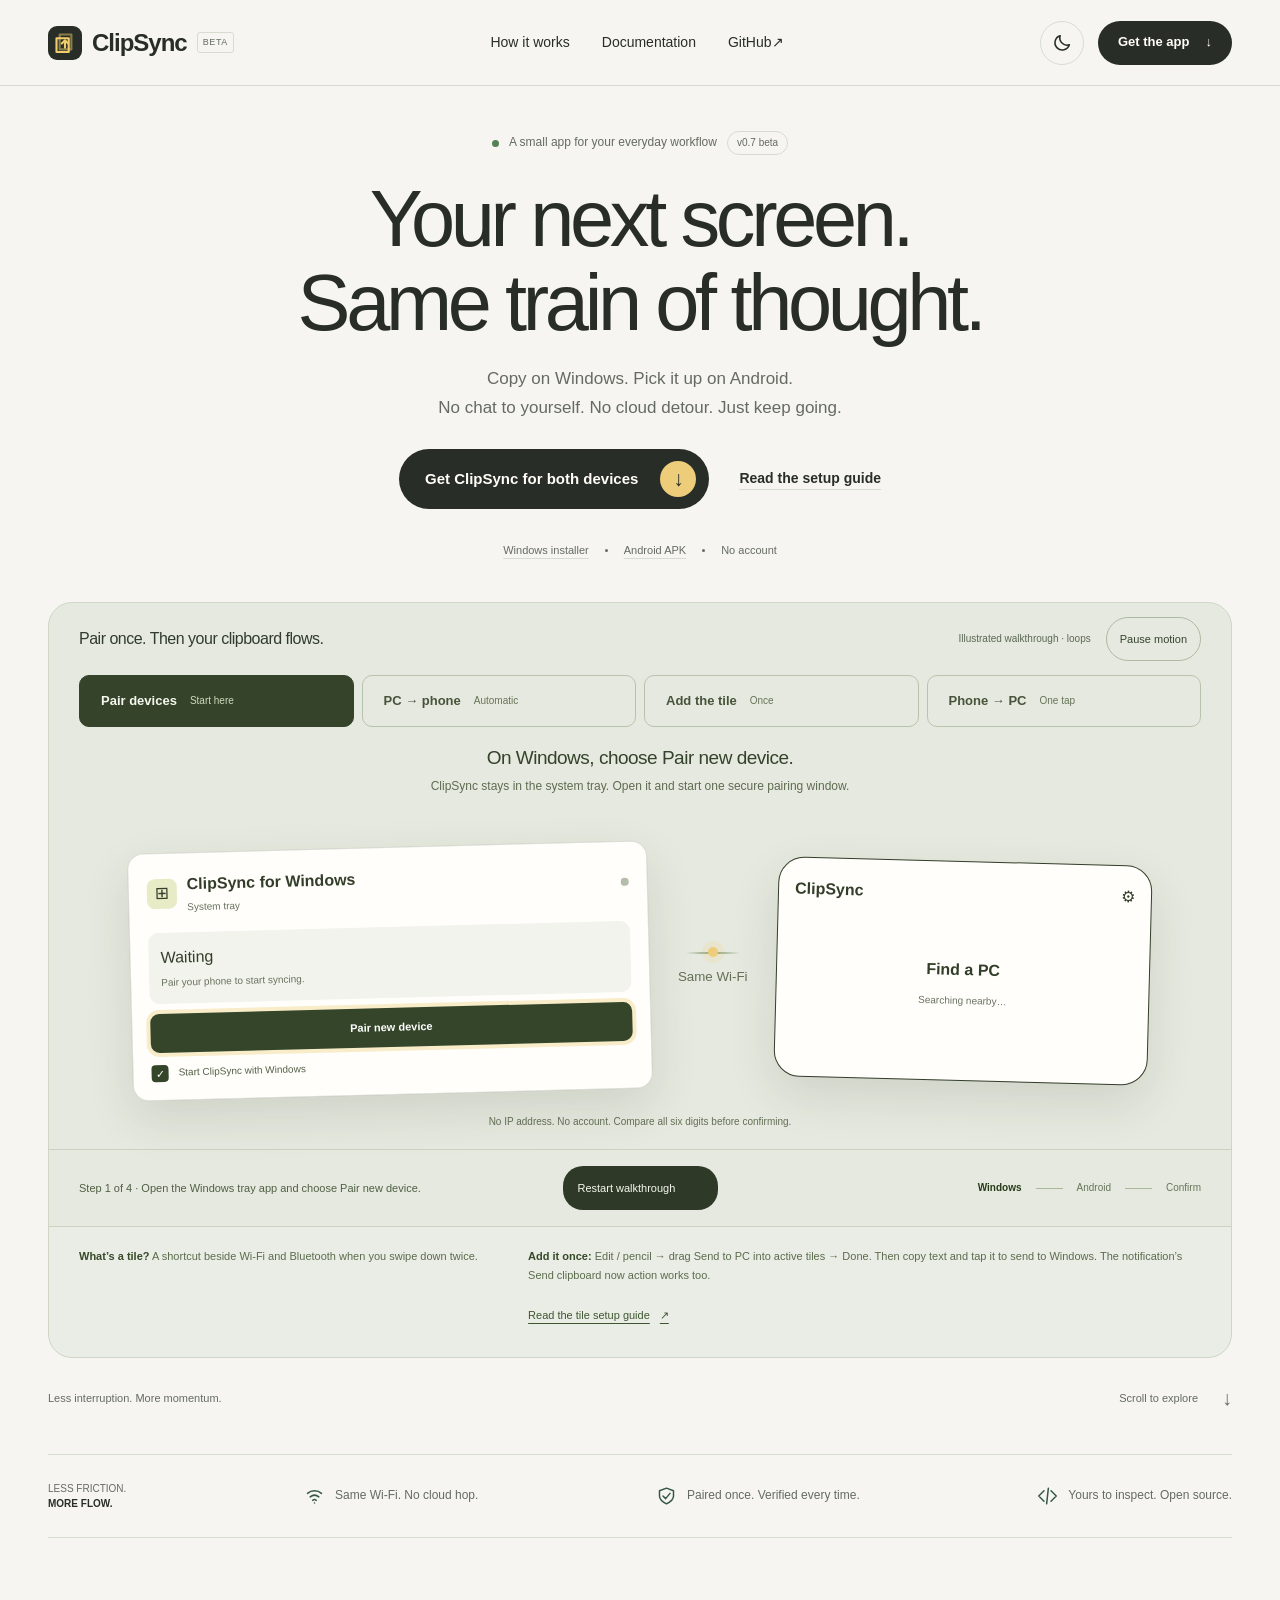
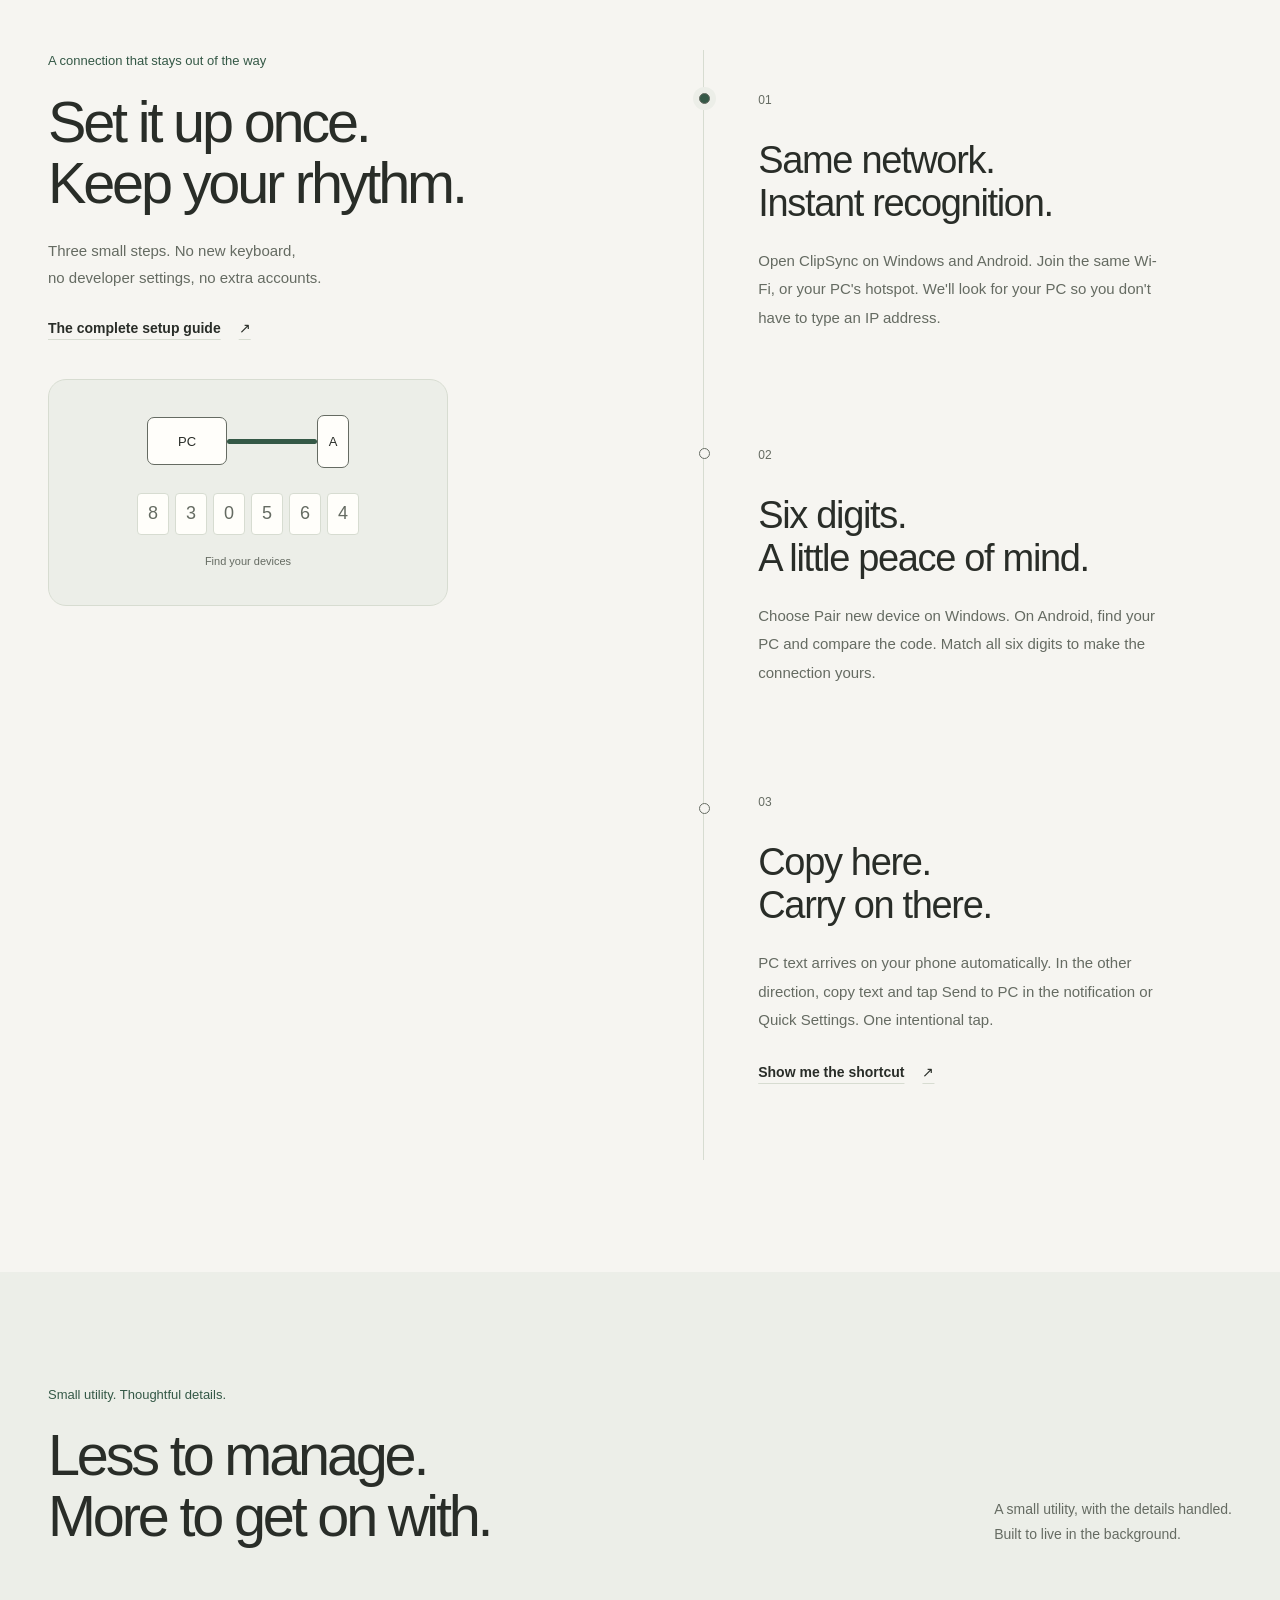
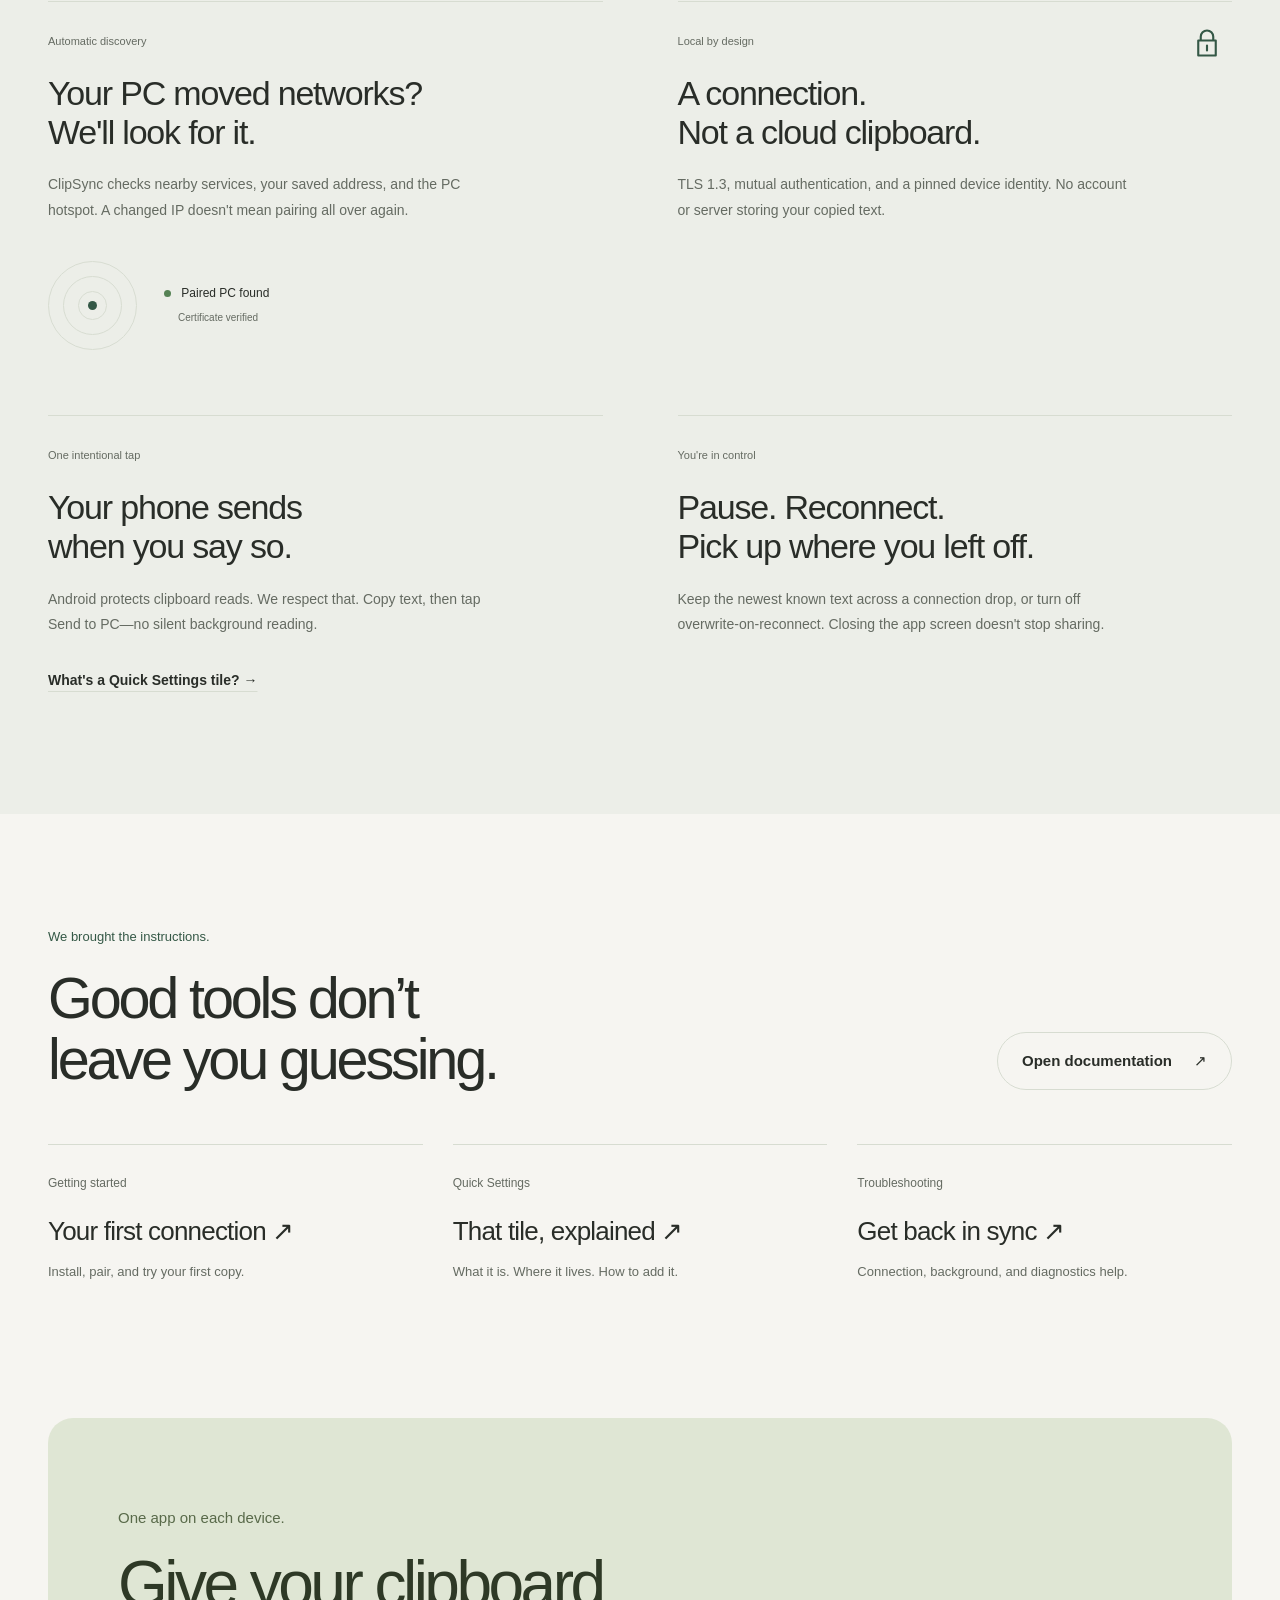
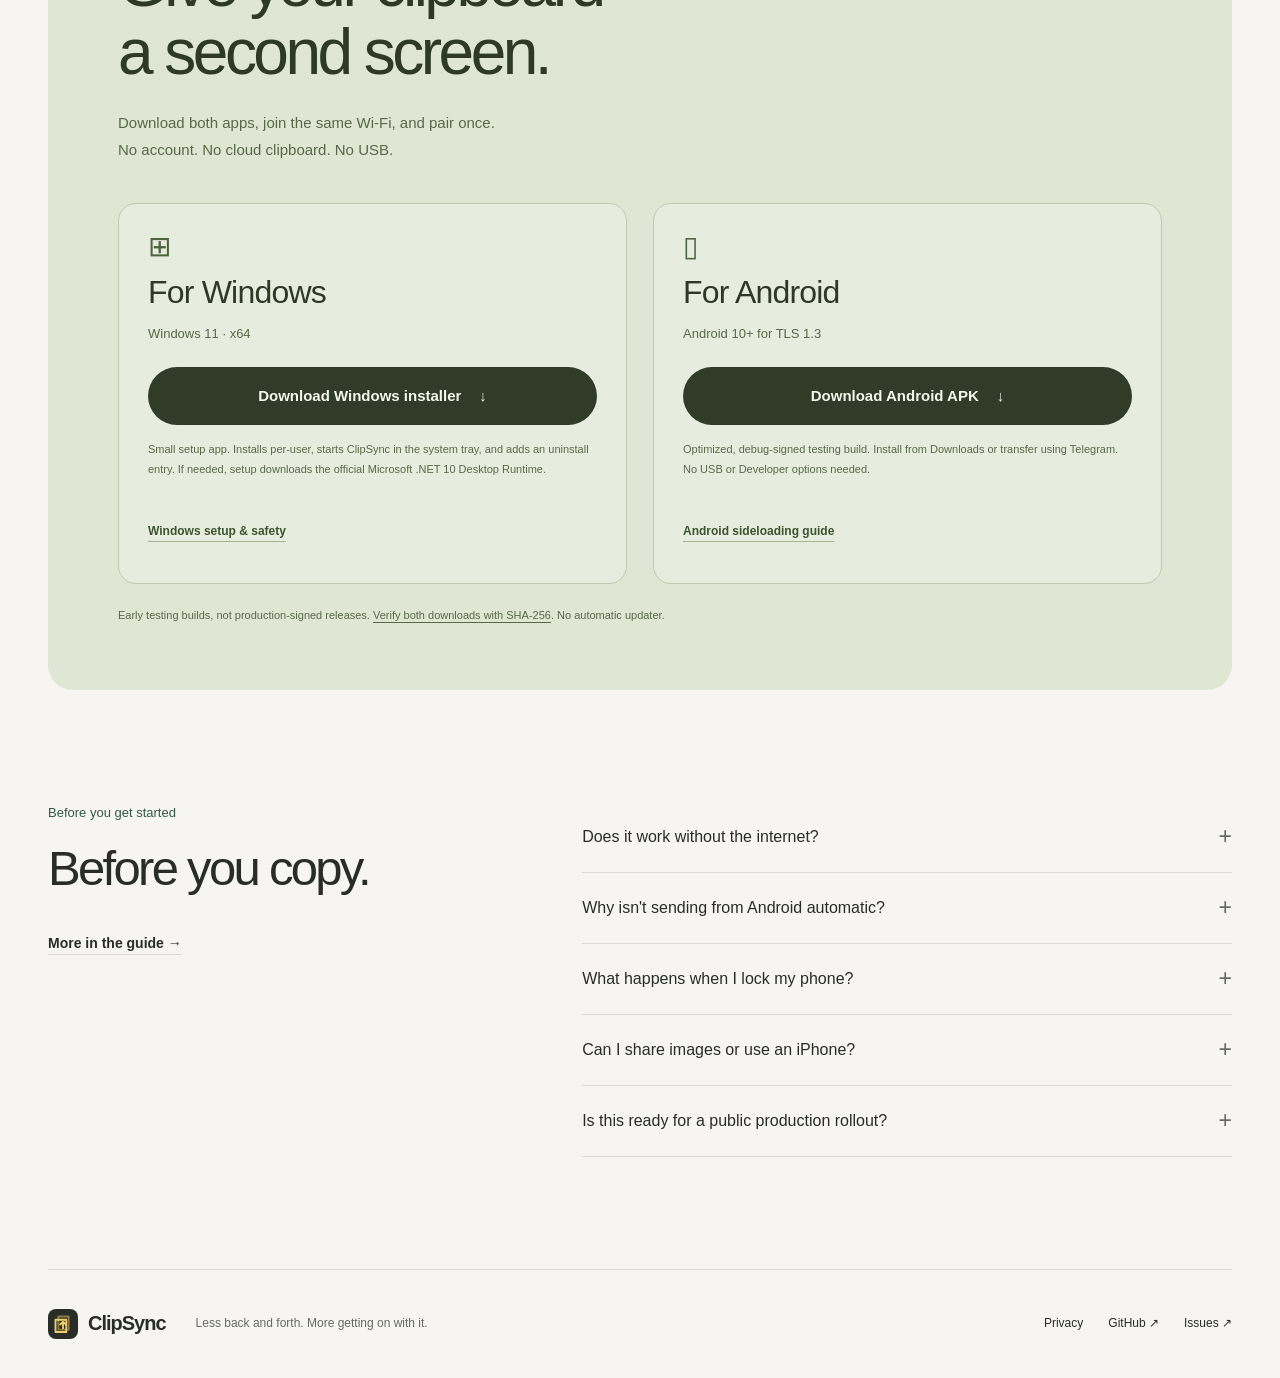
==== commit 34480ac9: "Phase 8: Multi-device onboarding and compact packaging - Add resumable Android onboarding and encryp" ====
--- a/site/index.html
+++ b/site/index.html
@@ -19,13 +19,13 @@
 <h1>Your next screen.<br>Same train of thought.</h1>
 <p class="hero-description">Copy on Windows. Pick it up on Android.<br>No chat to yourself. No cloud detour. Just keep going.</p>
 <div class="hero-actions"><a class="button" href="#download">Get ClipSync for both devices <span class="button-icon" aria-hidden="true">↓</span></a><a class="text-link" href="docs.html#setup">Read the setup guide</a></div>
-<p class="hero-facts"><a href="#download">Windows EXE</a><span></span><a href="#download">Android APK</a><span></span>No account</p>
+<p class="hero-facts"><a href="#download">Windows installer</a><span></span><a href="#download">Android APK</a><span></span>No account</p>
 </div>
-<div class="flow-demo" data-chapter="pc" aria-label="Looping ClipSync walkthrough: automatic PC to phone, one-time tile setup, then tap to send phone to PC">
-<div class="flow-top"><span class="flow-label">Two directions. One simple habit.</span><div class="motion-tools"><span class="demo-badge">Illustrated walkthrough · loops</span><button type="button" class="motion-toggle" aria-pressed="false" hidden>Pause motion</button></div></div>
-<div class="walkthrough-chapters" role="group" aria-label="Choose a walkthrough chapter" hidden><button type="button" data-chapter-select="pc" aria-pressed="true">PC → phone <small>Automatic</small></button><button type="button" data-chapter-select="tile" aria-pressed="false">Add the tile <small>Once</small></button><button type="button" data-chapter-select="phone" aria-pressed="false">Phone → PC <small>One tap</small></button></div>
-<div class="scene-instruction"><strong class="instruction-title">Copy on Windows. It arrives on Android.</strong><span class="instruction-detail">No Receive button. Just paste on your unlocked phone.</span></div>
-<div class="flow-canvas">
+<div class="flow-demo" data-chapter="pair" aria-label="Looping ClipSync walkthrough: pair Android with Windows, automatic PC to phone, one-time tile setup, then tap to send phone to PC">
+<div class="flow-top"><span class="flow-label">Pair once. Then your clipboard flows.</span><div class="motion-tools"><span class="demo-badge">Illustrated walkthrough · loops</span><button type="button" class="motion-toggle" aria-pressed="false" hidden>Pause motion</button></div></div>
+<div class="walkthrough-chapters" role="group" aria-label="Choose a walkthrough chapter" hidden><button type="button" data-chapter-select="pair" aria-pressed="true">Pair devices <small>Start here</small></button><button type="button" data-chapter-select="pc" aria-pressed="false">PC → phone <small>Automatic</small></button><button type="button" data-chapter-select="tile" aria-pressed="false">Add the tile <small>Once</small></button><button type="button" data-chapter-select="phone" aria-pressed="false">Phone → PC <small>One tap</small></button></div>
+<div class="scene-instruction"><strong class="instruction-title">On Windows, choose Pair new device.</strong><span class="instruction-detail">Then open ClipSync on Android and tap Find a PC.</span></div>
+<div class="flow-canvas"><div class="pairing-scene" aria-hidden="true"><div class="pair-card pair-windows"><div class="pair-card-top"><span class="pair-os">⊞</span><span><b>ClipSync for Windows</b><small>System tray</small></span><i class="pair-status-dot"></i></div><div class="pair-status"><span>Waiting</span><small>Pair your phone to start syncing.</small></div><div class="pair-action">Pair new device</div><div class="pair-code"><small>YOUR CODE</small><b>830 564</b></div><div class="startup-setting"><span class="fake-check">✓</span><span>Start ClipSync with Windows</span></div></div><div class="pair-bridge"><span class="pair-pulse"></span><small>Same Wi-Fi</small></div><div class="pair-card pair-android"><div class="pair-phone-top"><span>ClipSync</span><span>⚙</span></div><div class="android-state android-find"><b>Find a PC</b><small>Searching nearby…</small></div><div class="android-state android-found"><span class="pair-status-dot"></span><span><b>TANISHK-PC</b><small>Tap to pair</small></span></div><div class="android-state android-code"><small>DO THE CODES MATCH?</small><b>830 564</b><span>Confirm pairing</span></div><div class="android-state android-connected"><span class="pair-status-dot"></span><b>Connected to TANISHK-PC</b></div></div><div class="pair-caption">No IP address. No account. Compare all six digits before confirming.</div></div>
 <svg class="flow-track" viewBox="0 0 1000 320" preserveAspectRatio="none" aria-hidden="true"><path class="track-base" d="M160 170 C310 170 335 85 500 85 S680 170 840 170"/><path class="track-signal" d="M160 170 C310 170 335 85 500 85 S680 170 840 170" pathLength="1"/></svg>
 <div class="flow-device source-device"><div class="source-chrome"><span class="mini-brand"><img src="mark.svg" width="20" height="20" alt="">Windows clipboard</span><span aria-hidden="true">− &nbsp; □</span></div><div class="source-note"><span class="note-caption">On your Windows PC</span><p><span class="selected-text">Keep that thought.</span></p><span class="note-line"></span><span class="note-line short"></span><div class="copy-row"><span class="keycap">Ctrl</span><span class="keycap pc-key">C</span><span class="sample-type">Plain text</span></div><div class="pc-arrival"><span aria-hidden="true">✓</span> From your phone. Ready to paste.</div></div></div>
 <div class="in-transit" aria-hidden="true"><span class="paper-clip"></span><span class="paper-lines"></span><span class="paper-lines"></span><b>Direct. Encrypted.</b></div>
@@ -47,7 +47,7 @@
 <section class="section features-section"><div class="container"><div class="section-heading"><div><p class="section-kicker">Small utility. Thoughtful details.</p><h2>Less to manage.<br>More to get on with.</h2></div><p>A small utility, with the details handled.<br>Built to live in the background.</p></div>
 <div class="feature-grid"><article class="feature feature-wide"><span class="feature-tag">AUTOMATIC DISCOVERY</span><h3>Your PC moved networks?<br>We'll look for it.</h3><p>ClipSync checks nearby services, your saved address, and the PC hotspot. A changed IP doesn't mean pairing all over again.</p><div class="discovery-visual"><span class="radar"><i></i><b></b><em></em></span><span class="found-pc"><span class="dot"></span> Paired PC found <small>Certificate verified</small></span></div></article><article class="feature"><span class="feature-tag">LOCAL BY DESIGN</span><div class="lock-art" aria-hidden="true"><svg viewBox="0 0 24 24"><path d="M7 10V7a5 5 0 0 1 10 0v3M5 10h14v12H5zM12 14v4"/></svg></div><h3>A connection.<br>Not a cloud clipboard.</h3><p>TLS 1.3, mutual authentication, and a pinned device identity. No account or server storing your copied text.</p></article><article class="feature"><span class="feature-tag">ONE INTENTIONAL TAP</span><h3>Your phone sends<br>when you say so.</h3><p>Android protects clipboard reads. We respect that. Copy text, then tap Send to PC—no silent background reading.</p><a class="text-link" href="docs.html#tile">What's a Quick Settings tile? →</a></article><article class="feature feature-wide feature-control"><div><span class="feature-tag">YOU'RE IN CONTROL</span><h3>Pause. Reconnect.<br>Pick up where you left off.</h3><p>Keep the newest known text across a connection drop, or turn off overwrite-on-reconnect. Closing the app screen doesn't stop sharing.</p></div><div class="control-preview"><div><span class="dot"></span> Connected <small>Local network</small></div><hr><p>Pause syncing <span class="switch-demo"></span></p><span class="control-note">A little breathing room,<br>whenever you need it.</span></div></article></div></div></section>
 <section class="section container" id="docs"><div class="section-heading"><div><p class="section-kicker">We brought the instructions.</p><h2>Good tools don’t<br>leave you guessing.</h2></div><a class="button secondary" href="docs.html">Open documentation <span aria-hidden="true">↗</span></a></div><div class="doc-cards"><a href="docs.html#setup"><span>Getting started</span><h3>Your first connection ↗</h3><p>Install, pair, and try your first copy.</p></a><a href="docs.html#tile"><span>Quick Settings</span><h3>That tile, explained ↗</h3><p>What it is. Where it lives. How to add it.</p></a><a href="docs.html#troubleshooting"><span>Troubleshooting</span><h3>Get back in sync ↗</h3><p>Connection, background, and diagnostics help.</p></a></div></section>
-<section class="download-section container" id="download"><div class="downloads-heading"><p class="section-kicker">One app on each device.</p><h2>Give your clipboard<br>a second screen.</h2><p>Download both apps, join the same Wi-Fi, and pair once.<br>No account. No cloud clipboard. No USB.</p></div><div class="platform-downloads"><article class="platform-download"><span class="platform-symbol" aria-hidden="true">⊞</span><h3>For Windows</h3><p>Windows 11 · x64 · v0.7.0</p><a class="button windows-download" href="downloads/ClipSync-0.7.0-win-x64.exe" download>Download Windows EXE <span aria-hidden="true">↓</span></a><p class="platform-fine">Portable, self-contained beta. No separate .NET installation needed. Unsigned executable; Windows may show an unknown-publisher warning.</p><a class="text-link" href="docs.html#windows">Windows setup &amp; safety</a></article><article class="platform-download"><span class="platform-symbol" aria-hidden="true">▯</span><h3>For Android</h3><p>Android 10+ for TLS 1.3 · v0.7.0</p><a class="button apk-download" href="downloads/ClipSync-debug-0.7.0.apk" download>Download Android APK <span aria-hidden="true">↓</span></a><p class="platform-fine">Debug-signed test build. Install from Downloads or transfer using Telegram. No USB or Developer options needed.</p><a class="text-link" href="docs.html#install">Android sideloading guide</a></article></div><p class="download-status" role="status"></p><p class="download-fine">Early testing builds, not production-signed releases. <a href="downloads/SHA256SUMS.txt" download>Verify both downloads with SHA-256</a>. No automatic updater.</p></section>
+<section class="download-section container" id="download"><div class="downloads-heading"><p class="section-kicker">One app on each device.</p><h2>Give your clipboard<br>a second screen.</h2><p>Download both apps, join the same Wi-Fi, and pair once.<br>No account. No cloud clipboard. No USB.</p></div><div class="platform-downloads"><article class="platform-download"><span class="platform-symbol" aria-hidden="true">⊞</span><h3>For Windows</h3><p data-windows-version>Windows 11 · x64</p><a class="button windows-download" href="downloads/windows-setup.exe" download>Download Windows installer <span aria-hidden="true">↓</span></a><p class="platform-fine">Small setup app. Installs per-user, starts ClipSync in the system tray, and adds an uninstall entry. If needed, setup downloads the official Microsoft .NET 10 Desktop Runtime.</p><a class="text-link" href="docs.html#windows">Windows setup &amp; safety</a></article><article class="platform-download"><span class="platform-symbol" aria-hidden="true">▯</span><h3>For Android</h3><p data-android-version>Android 10+ for TLS 1.3</p><a class="button apk-download" href="downloads/android.apk" download>Download Android APK <span aria-hidden="true">↓</span></a><p class="platform-fine">Optimized, debug-signed testing build. Install from Downloads or transfer using Telegram. No USB or Developer options needed.</p><a class="text-link" href="docs.html#install">Android sideloading guide</a></article></div><p class="download-status" role="status"></p><p class="download-fine">Early testing builds, not production-signed releases. <a href="downloads/SHA256SUMS.txt" download>Verify both downloads with SHA-256</a>. No automatic updater.</p></section>
 <section class="section container faq" id="faq"><div><p class="section-kicker">Before you get started</p><h2>Before you copy.</h2><a class="text-link" href="docs.html">More in the guide →</a></div><div class="faq-list"><details><summary>Does it work without the internet?</summary><p>Clipboard traffic goes directly over your local network. Your devices need to be on the same reachable Wi-Fi or PC hotspot; internet is only needed to download the apps or open online help.</p></details><details><summary>Why isn't sending from Android automatic?</summary><p>Android restricts background clipboard reads. Tap Send clipboard now in the notification, or Send to PC in Quick Settings, to deliberately share your copied text. No extra keyboard or helper app is needed.</p></details><details><summary>What happens when I lock my phone?</summary><p>ClipSync holds only the latest incoming PC text in memory, then applies it when you unlock. It does not keep a clipboard history on disk. Android may still show its system clipboard indicator.</p></details><details><summary>Can I share images or use an iPhone?</summary><p>Not in this beta. ClipSync currently supports plain text between Windows and Android. Images, iOS, and remote internet syncing are not included.</p></details><details><summary>Is this ready for a public production rollout?</summary><p>This is an early, debug-signed beta for testing. Review the source, verify the download checksum, and follow the setup guide. There is no automatic updater or Play Store release.</p></details></div></section>
 </main>
 <footer class="container footer"><a class="brand" href="index.html"><img src="mark.svg" width="30" height="30" alt="">ClipSync</a><span>Less back and forth. More getting on with it.</span><div><a href="docs.html#privacy">Privacy</a><a href="https://github.com/Tanishktewetia/ClipSync" target="_blank" rel="noopener noreferrer">GitHub ↗</a><a href="https://github.com/Tanishktewetia/ClipSync/issues" target="_blank" rel="noopener noreferrer">Issues ↗</a></div></footer>
--- a/site/style.css
+++ b/site/style.css
@@ -27,3 +27,8 @@
 @media(prefers-reduced-motion:reduce){.tile-pointer{display:none}.walkthrough-chapters button{transition:none}}
 
 .hero-facts a{display:inline-flex;align-items:center;min-height:44px;text-decoration:underline;text-underline-offset:4px;text-decoration-color:var(--line)}
+
+/* Pairing-first walkthrough */
+.walkthrough-chapters{display:grid;grid-template-columns:repeat(4,minmax(0,1fr))}.pairing-scene{position:absolute;inset:22px 30px 18px;display:grid;grid-template-columns:minmax(220px,1fr) 90px minmax(210px,.72fr);align-items:center;gap:18px;opacity:0;visibility:hidden;transform:translateY(12px);transition:opacity .35s ease,transform .35s ease,visibility .35s;z-index:8}.flow-demo[data-chapter=pair] .pairing-scene{opacity:1;visibility:visible;transform:none}.flow-demo[data-chapter=pair] .flow-track,.flow-demo[data-chapter=pair] .flow-device,.flow-demo[data-chapter=pair] .in-transit,.flow-demo[data-chapter=pair] .route-note,.flow-demo[data-chapter=pair] .tile-zoom{opacity:0!important;visibility:hidden!important}.pair-card{border:1px solid rgba(51,62,42,.17);background:#fffefa;border-radius:16px;box-shadow:0 18px 48px rgba(38,48,31,.12);padding:18px;color:#333e2a;min-height:220px}.pair-windows{transform:rotate(-1.5deg)}.pair-android{border-radius:26px;transform:rotate(1.5deg);border-color:#333e2a;padding:18px 16px}.pair-card-top,.pair-phone-top,.android-state,.startup-setting{display:flex;align-items:center;gap:10px}.pair-card-top span:nth-child(2){display:flex;flex-direction:column;gap:2px}.pair-card small{font-size:10px;color:#69725f}.pair-os{display:grid;place-items:center;width:30px;height:30px;border-radius:8px;background:#e7ebc6;font-size:17px}.pair-status-dot{width:8px;height:8px;border-radius:50%;background:#b4bdab;margin-left:auto}.pair-status{display:flex;flex-direction:column;gap:4px;background:#f2f3ed;border-radius:10px;padding:12px;margin:16px 0 10px}.pair-action,.android-code span{display:grid;place-items:center;background:#34452a;color:#fff;border-radius:9px;min-height:39px;font-size:11px;font-weight:700}.pair-code{display:none;text-align:center;margin-top:10px;padding:12px;border:1px solid #d8ddcd;border-radius:10px}.pair-code small{display:block;letter-spacing:.12em}.pair-code b,.android-code b{display:block;font-size:24px;letter-spacing:.14em;margin-top:4px}.startup-setting{font-size:10px;margin-top:12px;color:#536048}.fake-check{display:grid;place-items:center;width:17px;height:17px;border-radius:4px;background:#34452a;color:white;font-size:11px}.pair-bridge{text-align:center;color:#637055}.pair-pulse{display:block;width:54px;height:2px;margin:0 auto 9px;background:linear-gradient(90deg,transparent,#7d956b,transparent);position:relative}.pair-pulse:after{content:'';position:absolute;inset:-5px auto auto 22px;width:10px;height:10px;border-radius:50%;background:#edcd79;box-shadow:0 0 0 6px rgba(237,205,121,.18)}.pair-phone-top{justify-content:space-between;font-weight:700;margin-bottom:18px}.android-state{display:none;min-height:118px;justify-content:center;text-align:center;flex-direction:column}.android-found{flex-direction:row;text-align:left}.android-found .pair-status-dot{margin:0;background:#83a36d}.android-found span:last-child{display:flex;flex-direction:column}.android-code span{width:100%;margin-top:12px}.android-connected .pair-status-dot{margin:0;background:#83a36d}.pair-caption{grid-column:1/-1;text-align:center;font-size:10px;color:#637055}.flow-demo[data-state=pair-windows] .pair-action{box-shadow:0 0 0 4px rgba(237,205,121,.38)}.flow-demo[data-state=pair-search] .android-find,.flow-demo[data-state=pair-windows] .android-find{display:flex}.flow-demo[data-state=pair-search] .android-find{color:#34452a}.flow-demo[data-state=pair-search] .pair-action{background:#e7ebc6;color:#34452a}.flow-demo[data-state=pair-code] .android-code,.flow-demo[data-state=pair-done] .android-connected{display:flex}.flow-demo[data-state=pair-code] .pair-code,.flow-demo[data-state=pair-done] .pair-code{display:block}.flow-demo[data-state=pair-done] .pair-status{background:#e1eccf}.flow-demo[data-state=pair-done] .pair-status span{font-weight:700}.flow-demo[data-state=pair-done] .pair-status span:before{content:'Connected';font-size:0}.flow-demo[data-state=pair-done] .pair-action{opacity:.45}.flow-demo[data-state=pair-done] .pair-code{border-color:#83a36d}.flow-demo[data-state=pair-done] .pair-code:after{content:'Codes matched';display:block;color:#558254;font-size:10px;margin-top:5px}@media(max-width:800px){.walkthrough-chapters{grid-template-columns:repeat(2,minmax(0,1fr))}.pairing-scene{inset:16px 20px;grid-template-columns:1fr 50px .82fr;gap:10px}.pair-card{padding:13px;min-height:210px}.pair-caption{font-size:9px}}@media(max-width:600px){.walkthrough-chapters{grid-template-columns:repeat(2,minmax(0,1fr));padding-inline:12px}.pairing-scene{inset:10px 12px 12px;grid-template-columns:1fr 24px 1fr;gap:6px}.pair-card{padding:10px;min-height:205px}.pair-card-top{gap:6px}.pair-card-top b{font-size:10px}.pair-os{width:25px;height:25px}.pair-status{padding:8px;margin:10px 0 8px}.pair-action{font-size:9px;min-height:34px}.pair-code{padding:8px}.pair-code b,.android-code b{font-size:17px}.startup-setting{font-size:8px;gap:5px}.pair-bridge small{display:none}.pair-pulse{width:20px}.pair-caption{font-size:8px}.pair-phone-top{font-size:10px;margin-bottom:10px}.android-state{min-height:125px;font-size:9px}}@media(prefers-reduced-motion:reduce){.pairing-scene{transition:none}.pair-pulse:after{box-shadow:none}}
+
+@media(max-width:600px){.flow-demo[data-chapter=pair] .flow-canvas{height:620px;min-height:620px}.flow-demo[data-chapter=pair] .pairing-scene{inset:10px 14px;grid-template-columns:1fr;grid-template-rows:auto 28px auto auto;gap:8px}.flow-demo[data-chapter=pair] .pair-card{min-height:0;transform:none}.flow-demo[data-chapter=pair] .pair-bridge{display:flex;align-items:center;justify-content:center;gap:10px}.flow-demo[data-chapter=pair] .pair-bridge small{display:block}.flow-demo[data-chapter=pair] .pair-pulse{width:54px;margin:0}.flow-demo[data-chapter=pair] .pair-caption{font-size:9px;line-height:1.45}.flow-demo[data-chapter=pair] .android-state{min-height:76px}.flow-demo[data-chapter=pair] .pair-phone-top{margin-bottom:4px}}
